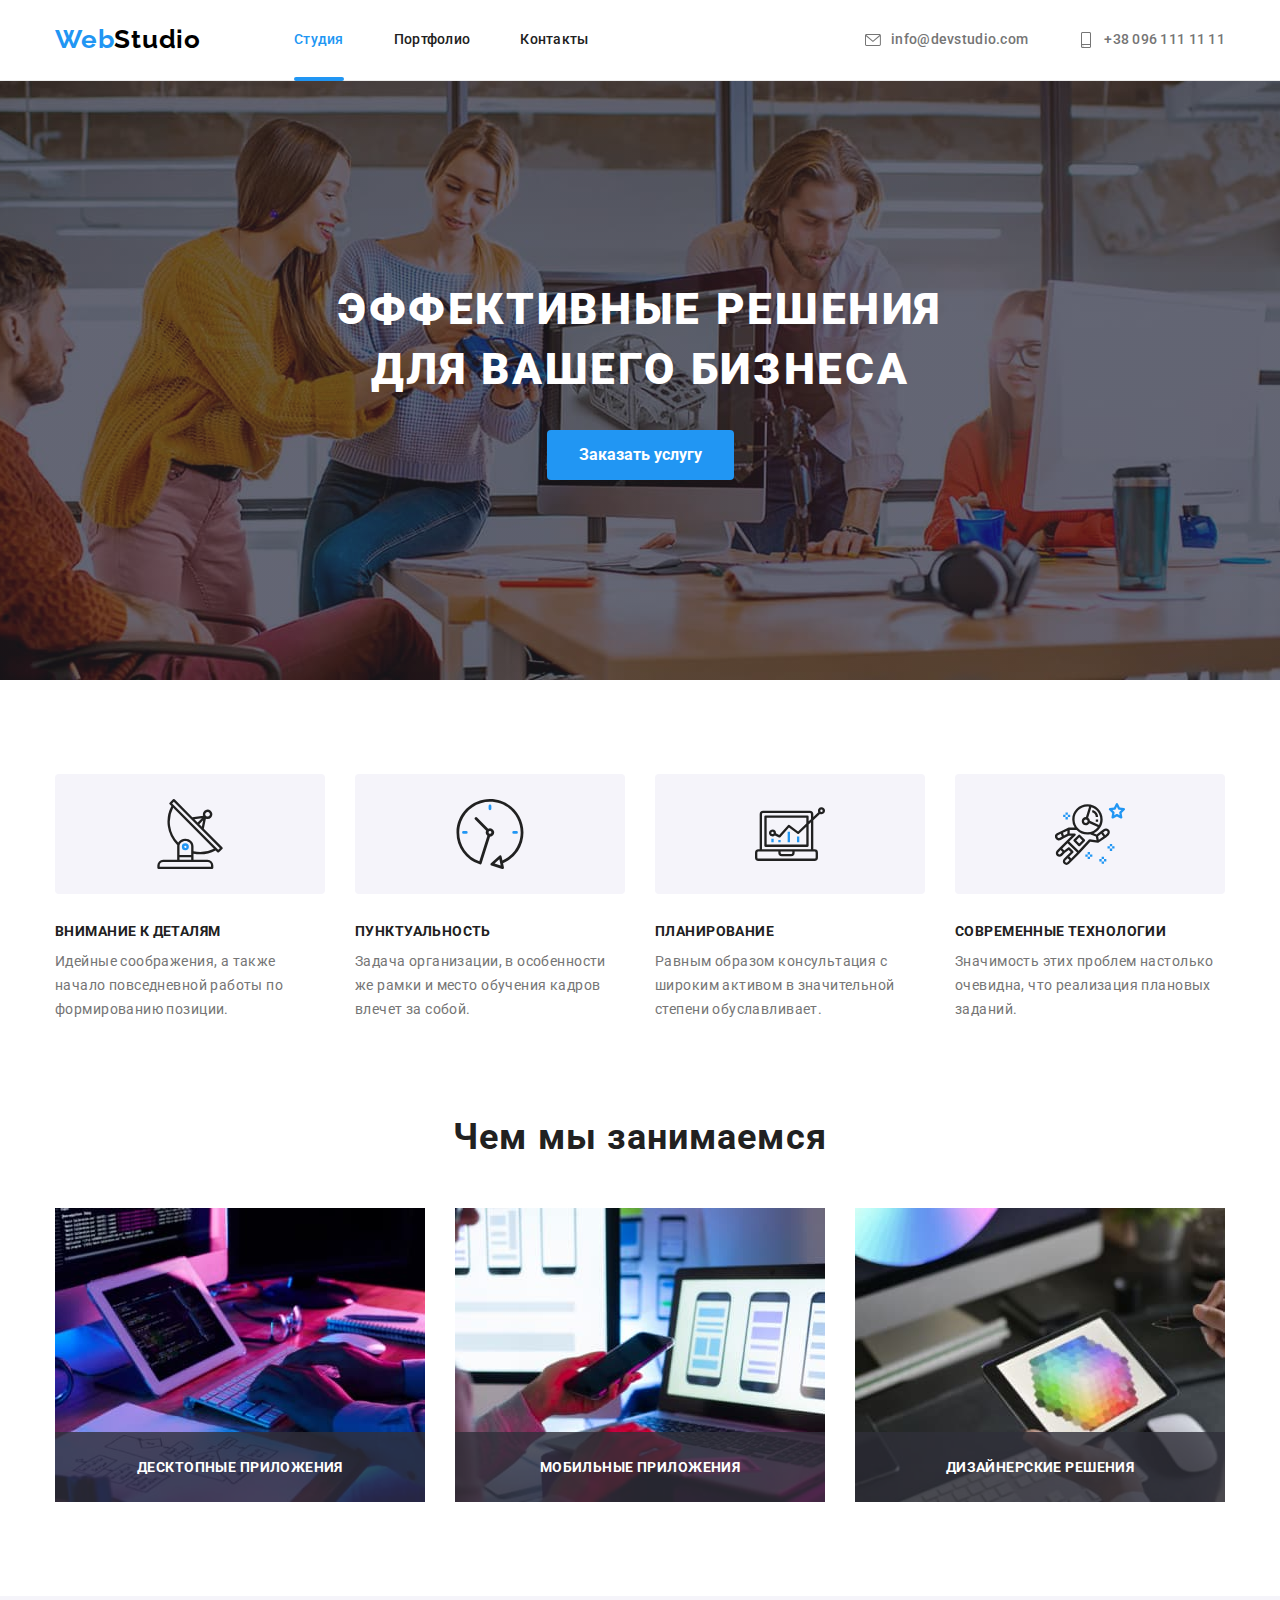
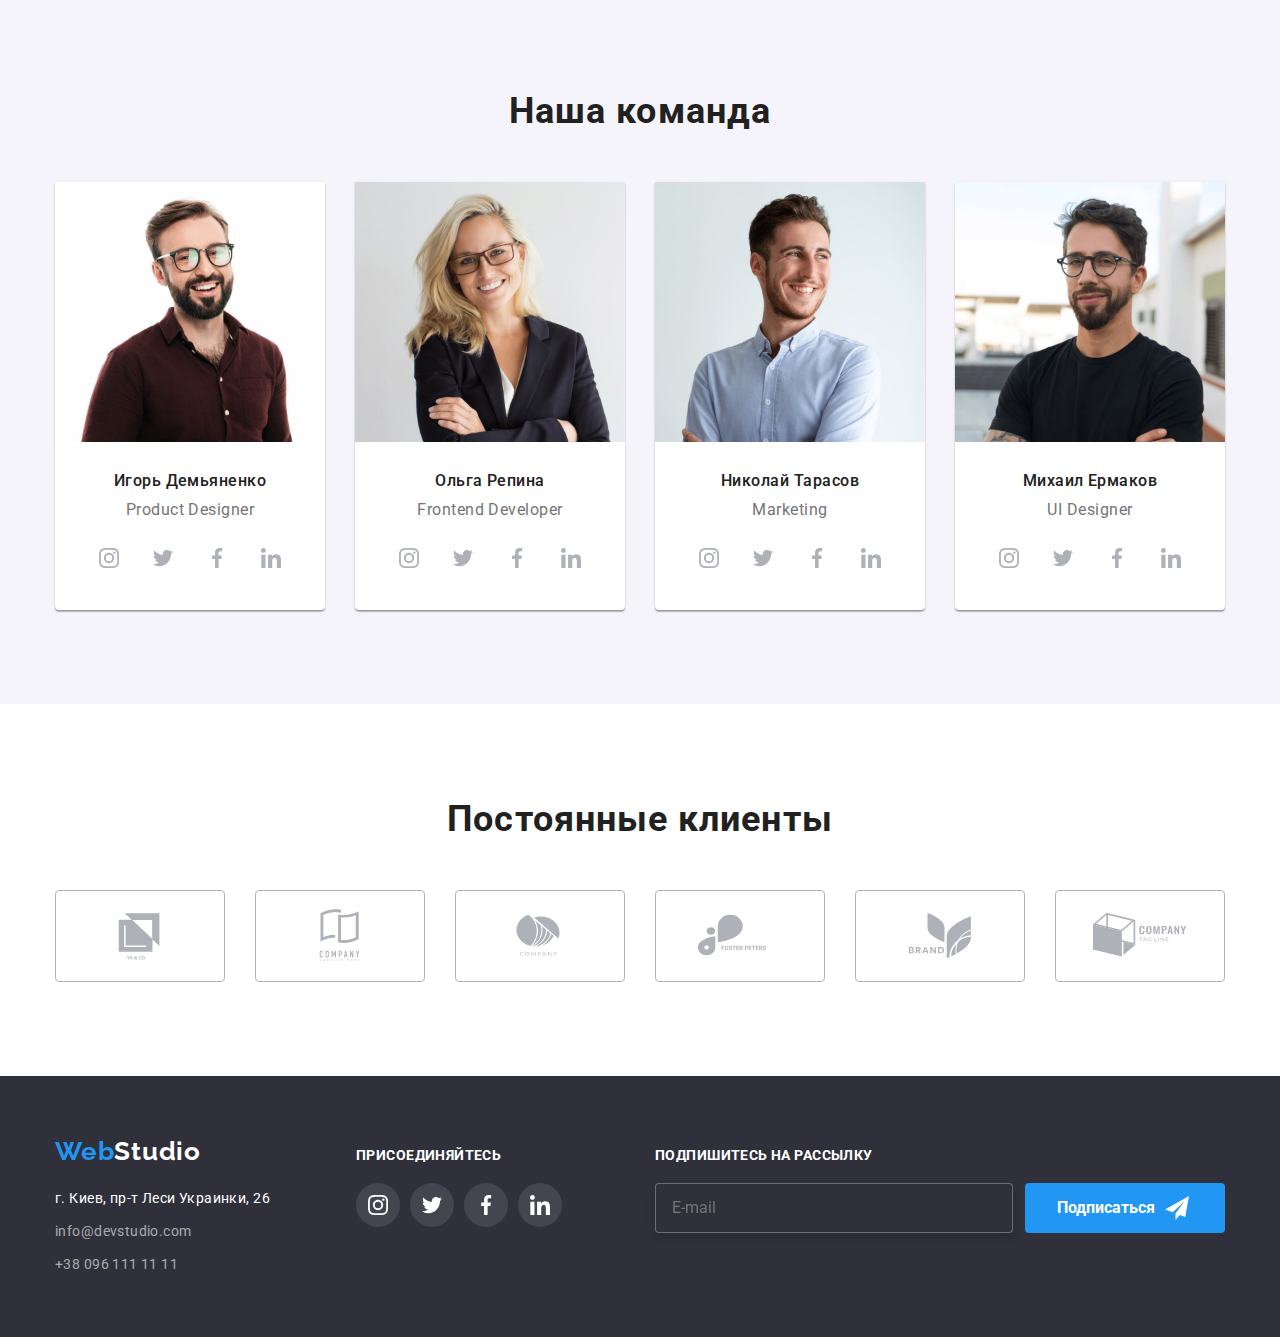
==== index.html @ c658393d "Клонирует 6й репозиторий" ====
<!DOCTYPE html>
<html lang="ru">

<head>
    <meta charset="UTF-8">
    <meta http-equiv="X-UA-Compatible" content="IE=edge">
    <meta name="viewport" content="width=device-width, initial-scale=1.0">
    <title>Document</title>

    <link rel="preconnect" href="https://fonts.googleapis.com">
    <link rel="preconnect" href="https://fonts.gstatic.com" crossorigin>
    <link href="https://fonts.googleapis.com/css2?family=Raleway:wght@700&family=Roboto:wght@400;500;700;900&display=swap" rel="stylesheet">

    <link rel="stylesheet" href="https://cdnjs.cloudflare.com/ajax/libs/modern-normalize/1.1.0/modern-normalize.min.css">

    <link rel="stylesheet" href="./css/styles.css">



</head>

<body>


    <!-- Menu-->
    <header class="page-header">
        <div class="container menu">
            <nav class="nav-flex">
                <a href="./index.html" class="logo link"><span class="blue-logo">Web</span>Studio</a>
                <ul class="site-nav ">
                    <li class="item"><a href="./index.html" class="link current">Студия</a></li>
                    <li class="item"><a href="./portfolio.html" class="link">Портфолио</a></li>
                    <li class="item"><a href="#" class="link">Контакты</a></li>
                </ul>
            </nav>
            <ul class="auth-nav">
                <li class="iteam">
                    <a href="mailto:info@devstudio.com" class="link">
                        <svg class="icon-head">
                            <use href="./img/symbol-defs1.svg#envelope">
                            </use>
                        </svg> info@devstudio.com
                    </a>
                </li>
                <li class="iteam">
                    <a href="tel:+380961111111" class="link">
                        <svg class="icon-head">
                            <use href="./img/symbol-defs1.svg#smartphone">
                            </use>
                        </svg> +38 096 111 11 11
                    </a>
                </li>
            </ul>

        </div>

    </header>

    <!-- Main -->
    <main>
        <!-- Hero -->
        <section class="hero">
            <div class="container">
                <h1 class="hero-title">Эффективные решения для вашего бизнеса</h1>
                <button data-modal-open type="button" class="button primary">Заказать услугу</button>
            </div>
        </section>


        <!-- Advantages -->
        <section class="section">
            <div class="container">
                <h2 class="visually-hidden">Преймущества</h2>
                <ul class=" advantages">
                    <li class="advantages-item">
                        <div class="adv-icon"><svg class="adv-svg"><use href="./img/symbol-defs1.svg#antenna1" ></use></svg></div>
                        <h3 class="advantages-title">Внимание к деталям</h3>
                        <p class="advantages-text">Идейные соображения, а также начало повседневной работы по формированию позиции.</p>
                    </li>
                    <li class="advantages-item">
                        <div class="adv-icon"><svg class="adv-svg"><use href="./img/symbol-defs1.svg#clock1" ></use></svg></div>
                        <h3 class="advantages-title">Пунктуальность</h3>
                        <p class="advantages-text">Задача организации, в особенности же рамки и место обучения кадров влечет за собой.</p>
                    </li>
                    <li class="advantages-item">
                        <div class="adv-icon"><svg class="adv-svg"><use href="./img/symbol-defs1.svg#diagram1"></use></svg></div>
                        <h3 class="advantages-title">Планирование</h3>
                        <p class="advantages-text">Равным образом консультация с широким активом в значительной степени обуславливает.</p>
                    </li>
                    <li class="advantages-item">
                        <div class="adv-icon"><svg class="adv-svg"><use href="./img/symbol-defs1.svg#astronaut1"></use></svg></div>
                        <h3 class="advantages-title">Современные технологии</h3>
                        <p class="advantages-text">Значимость этих проблем настолько очевидна, что реализация плановых заданий.</p>
                    </li>
                </ul>
            </div>
        </section>

        <!-- What are we doing -->
        <section class="section doing-section">
            <div class="container">
                <h2 class="section-title">Чем мы занимаемся</h2>
                <ul class="doing">
                    <li class="doing-item">
                        <img src="./img/box1.jpg" alt="Софт для телефонов" width="370">
                        <div class="doing-thumb">
                            <h3 class="text-doning">Десктопные приложения</h3>
                        </div>
                    </li>
                    <li class="doing-item">
                        <img src="./img/box2.jpg" alt="Планшеты" width="370">
                        <div class="doing-thumb">
                            <h3 class="text-doning">Мобильные приложения</h3>
                        </div>
                    </li>
                    <li class="doing-item">
                        <img src="./img/box3.jpg" alt="Алгоритм" width="370">
                        <div class="doing-thumb">
                            <h3 class="text-doning">Дизайнерские решения</h3>
                        </div>
                    </li>
                </ul>
            </div>
        </section>

        <!--Team-->
        <section class="section team-section">
            <div class="container">
                <h2 class="section-title">Наша команда</h2>
                <ul class="team">
                    <li class="team-item">
                        <img src="./img/img.jpg" alt="Игорь Демьяненко" width="270">
                        <div class="team-desc">
                            <h3 class="team-title">Игорь Демьяненко</h3>
                            <p class="team-text">Product Designer</p>
                            <ul class="team-social">
                                <li class="team-icon">
                                    <a href="" class="link-social">
                                        <svg class="team-svg"><use href="./img/symbol-defs1.svg#instagram1" ></use></svg>
                                    </a>
                                </li>
                                <li class="team-icon">
                                    <a href="" class="link-social">
                                        <svg class="team-svg"><use href="./img/symbol-defs1.svg#twitter1" ></use></svg>
                                    </a>
                                </li>
                                <li class="team-icon">
                                    <a href="" class="link-social">
                                        <svg class="team-svg"><use href="./img/symbol-defs1.svg#facebook1" ></use></svg>
                                    </a>
                                </li>
                                <li class="team-icon">
                                    <a href="" class="link-social">
                                        <svg class="team-svg"><use href="./img/symbol-defs1.svg#linkedin1" ></use></svg>
                                    </a>
                                </li>
                            </ul>

                        </div>
                    </li>
                    <li class="team-item">
                        <img src="./img/img(1).jpg" alt="Ольга Репина" width="270">
                        <div class="team-desc">
                            <h3 class="team-title">Ольга Репина</h3>
                            <p class="team-text">Frontend Developer</p>
                            <ul class="team-social">
                                <li class="team-icon">
                                    <a href="" class="link-social">
                                        <svg class="team-svg"><use href="./img/symbol-defs1.svg#instagram1" ></use></svg>
                                    </a>
                                </li>
                                <li class="team-icon">
                                    <a href="" class="link-social">
                                        <svg class="team-svg"><use href="./img/symbol-defs1.svg#twitter1" ></use></svg>
                                    </a>
                                </li>
                                <li class="team-icon">
                                    <a href="" class="link-social">
                                        <svg class="team-svg"><use href="./img/symbol-defs1.svg#facebook1" ></use></svg>
                                    </a>
                                </li>
                                <li class="team-icon">
                                    <a href="" class="link-social">
                                        <svg class="team-svg"><use href="./img/symbol-defs1.svg#linkedin1" ></use></svg>
                                    </a>
                                </li>
                            </ul>

                        </div>
                    </li>
                    <li class="team-item">
                        <img src="./img/img(2).jpg" alt="Николай Тарасов" width="270">
                        <div class="team-desc">
                            <h3 class="team-title">Николай Тарасов</h3>
                            <p class="team-text">Marketing</p>
                            <ul class="team-social">
                                <li class="team-icon">
                                    <a href="" class="link-social">
                                        <svg class="team-svg"><use href="./img/symbol-defs1.svg#instagram1" ></use></svg>
                                    </a>
                                </li>
                                <li class="team-icon">
                                    <a href="" class="link-social">
                                        <svg class="team-svg"><use href="./img/symbol-defs1.svg#twitter1" ></use></svg>
                                    </a>
                                </li>
                                <li class="team-icon">
                                    <a href="" class="link-social">
                                        <svg class="team-svg"><use href="./img/symbol-defs1.svg#facebook1" ></use></svg>
                                    </a>
                                </li>
                                <li class="team-icon">
                                    <a href="" class="link-social">
                                        <svg class="team-svg"><use href="./img/symbol-defs1.svg#linkedin1" ></use></svg>
                                    </a>
                                </li>
                            </ul>

                        </div>
                    </li>
                    <li class="team-item">
                        <img src="./img/img(3).jpg" alt="Михаил Ермаков" width="270">
                        <div class="team-desc">
                            <h3 class="team-title">Михаил Ермаков</h3>
                            <p class="team-text">UI Designer</p>
                            <ul class="team-social">
                                <li class="team-icon">
                                    <a href="" class="link-social">
                                        <svg class="team-svg"><use href="./img/symbol-defs1.svg#instagram1" ></use></svg>
                                    </a>
                                </li>
                                <li class="team-icon">
                                    <a href="" class="link-social">
                                        <svg class="team-svg"><use href="./img/symbol-defs1.svg#twitter1" ></use></svg>
                                    </a>
                                </li>
                                <li class="team-icon">
                                    <a href="" class="link-social">
                                        <svg class="team-svg"><use href="./img/symbol-defs1.svg#facebook1" ></use></svg>
                                    </a>
                                </li>
                                <li class="team-icon">
                                    <a href="" class="link-social">
                                        <svg class="team-svg"><use href="./img/symbol-defs1.svg#linkedin1" ></use></svg>
                                    </a>
                                </li>
                            </ul>

                        </div>
                    </li>
                </ul>

            </div>
        </section>
        <!-- Company -->
        <section class="section">
            <div class="container">
                <h2 class="section-title">Постоянные клиенты</h2>
                <ul class="company-list">
                    <li class="company-item">
                        <a href="" class="company-link">
                            <svg width="106px" height="60px"><use href="./img/symbol-defs1.svg#group1"></use></svg>
                        </a>
                    </li>
                    <li class="company-item">
                        <a href="" class="company-link">
                            <svg width="106px" height="60px"><use href="./img/symbol-defs1.svg#group2"></use></svg>
                        </a>
                    </li>
                    <li class="company-item">
                        <a href="" class="company-link">
                            <svg width="106px" height="60px"><use href="./img/symbol-defs1.svg#group3"></use></svg>
                        </a>
                    </li>
                    <li class="company-item">
                        <a href="" class="company-link">
                            <svg width="106px" height="60px"><use href="./img/symbol-defs1.svg#group4"></use></svg>
                        </a>
                    </li>
                    <li class="company-item">
                        <a href="" class="company-link">
                            <svg width="106px" height="60px"><use href="./img/symbol-defs1.svg#group5"></use></svg>
                        </a>
                    </li>
                    <li class="company-item">
                        <a href="" class="company-link">
                            <svg width="106px" height="60px"><use href="./img/symbol-defs1.svg#group6"></use></svg>
                        </a>
                    </li>
                </ul>
            </div>

        </section>
    </main>

    <!-- Footer-->
    <footer class="footer">
        <div class="container">
            <div class="cont-footer">
                <div class="footer-address">
                    <a href="./index.html" class="logo link"><span class="blue-logo">Web</span>Studio</a>
                    <address class="address">
                        <ul class="address-desc">
                            <li class="address-item"><a href="https://goo.gl/maps/hwr6JyE6x6DrGfeN8" class="link link-address">г. Киев, пр-т Леси Украинки, 26</a></li>
                            <li class="address-item"><a href="mailto:info@devstudio.com" class="link">info@devstudio.com</a></li>
                            <li class="address-item"><a href="tel:+380961111111" class="link">+38 096 111 11 11</a></li>
                        </ul>
                    </address>
                </div>
                <div class="join">
                    <h2 class="join-title">присоединяйтесь</h2>
                    <ul class="join-social">
                        <li class="join-icon">
                            <a href="" class="join-link">
                                <svg class="join-svg"><use href="./img/symbol-defs1.svg#instagram1" ></use></svg>
                            </a>
                        </li>
                        <li class="join-icon">
                            <a href="" class="join-link">
                                <svg class="join-svg"><use href="./img/symbol-defs1.svg#twitter1" ></use></svg>
                            </a>
                        </li>
                        <li class="join-icon">
                            <a href="" class="join-link">
                                <svg class="join-svg"><use href="./img/symbol-defs1.svg#facebook1" ></use></svg>
                            </a>
                        </li>
                        <li class="join-icon">
                            <a href="" class="join-link">
                                <svg class="join-svg"><use href="./img/symbol-defs1.svg#linkedin1" ></use></svg>
                            </a>
                        </li>
                    </ul>
                </div>
                <div class="subscribe">
                    <h2 class="subscribe-title">Подпишитесь на рассылку</h2>
                    <form class="subscribe-form">
                        <label class="subscribe-label">
                            <input type="email" name="email" class="sub-email" placeholder="E-mail">
                        </label>
                        <button type="submit" class="button primary sub">
                            Подписаться
                            <svg class="sub-svg"><use href="./img/symbol-defs1.svg#icon-send"></use></svg>
                        </button>

                    </form>
                </div>
            </div>

        </div>

    </footer>
    <div data-modal class="backdrop is-hidden">
        <div class="modal">
            <form class="modal-form">
                <h2 class="modal-titel">Оставьте свои данные, мы вам перезвоним</h2>
                <label for="name" class="modal-label"> Имя </label>
                <div class="modal-icon">
                    <input type="name" name="name" id="name" class="modal-input">
                    <svg class="modal-svg"><use href="./img/symbol-defs1.svg#person-black" ></use></svg>
                </div>
                <label for="phone_number" class="modal-label"> Телефон </label>
                <div class="modal-icon">
                    <input type="tel" name="phone_number" id="phone_number" class="modal-input">
                    <svg class="modal-svg"><use href="./img/symbol-defs1.svg#phone-black" ></use></svg>
                </div>
                <label for="email" class="modal-label"> Почта </label>
                <div class="modal-icon">
                    <input type="email" name="email" id="email" class="modal-input">
                    <svg class="modal-svg"><use href="./img/symbol-defs1.svg#email-black" ></use></svg>
                </div>
                <label for="comment" class="modal-label"> Комментарий </label>
                <textarea name="comment" cols="30" rows="10" placeholder="Введите текст" id="comment" class="modal-textarea">
                </textarea>
                <label class="modal-police"> 
                        <input type="checkbox" name="police" class="checkbox">
                        <span class="icon-mod">
                            <svg class="checkbox-svg"><use href="./img/symbol-defs1.svg#icon-check" ></use></svg>  
                        </span>
                        <p> Соглашаюсь с рассылкой и принимаю <a href="" class="checkbox-police"> Условия договора</a></p>
                    </label>
                <button type="submit" class="button primary mod">Отправить</button>
            </form>



            <button data-modal-close class="esc">
                <svg class="ecs-svg">
                    <use href="./img/symbol-defs1.svg#esc" ></use>
                </svg>

            </button>
        </div>

    </div>

    <script src="./js/modal.js"></script>

</body>

</html>
---- css/styles.css ----
/* Цвет основного текста   #757575; */


/* Вторичный цвет текста  #212121; */


/* Акцент  #2196F3; */


/* Фон  #E5E5E5; */


/* Вторичный фон #F5F4FA; */


/*  Raleway 700 Roboto 400 500 700 bold 900 */


/* Цвет кнопок - вторичный #F5F4FA; */

:root {
    --text-primary-color: #757575;
    --text-title-color: #212121;
    --text-secondary-color: #212121;
    --accent-color: #2196F3;
    --white-color: #ffffff;
    --bac-secondary-color: #F5F4FA;
    --batton-primary-color: #2196F3;
    --batton-secondary-color: #F5F4FA;
}

body {
    background-color: var(--white-color);
    color: var(--text-primary-color);
    font-family: 'Roboto', sans-serif;
    padding-top: 80px;
}

h1,
h2,
h3,
p {
    margin: 0;
}

ul {
    padding: 0;
    margin: 0;
    list-style: none;
}

img {
    display: block;
    width: 100%;
    height: auto;
}

.visually-hidden {
    position: absolute;
    width: 1px;
    height: 1px;
    margin: -1px;
    border: 0;
    padding: 0;
    white-space: nowrap;
    clip-path: inset(100%);
    clip: rect(0 0 0 0);
    overflow: hidden;
}

.link {
    text-decoration: none
}

.container {
    width: 1200px;
    margin: 0 auto;
    padding: 0 15px;
    /* outline: 2px solid tomato; */
}


/* Logo */

.logo {
    color: #000000;
    font-family: 'Raleway', sans-serif;
    font-weight: 700;
    font-size: 26px;
    line-height: 1.2;
    letter-spacing: 0.03em;
    transition-property: color;
    transition-duration: 250ms;
    transition-timing-function: cubic-bezier(0.4, 0, 0.2, 1);
}

.logo .blue-logo {
    color: var(--accent-color);
}

.logo:hover,
.logo:focus {
    color: var(--accent-color);
}


/* Header */

.page-header {
    border-bottom: 1px solid #ECECEC;
    background: #FFFFFF;
    width: 100%;
    position: fixed;
    top: 0%;
    left: 50%;
    transform: translate( -50%, 0%);
    z-index: 1;
    content: '';
}

.container.menu {
    display: flex;
    align-items: center;
    border-bottom: none;
}


/* Nav-flex */

.nav-flex {
    display: flex;
    align-items: center;
}


/* Site nav */

.site-nav {
    display: flex;
    margin-left: 93px;
    font-weight: 500;
    font-size: 14px;
    line-height: 1.14;
    letter-spacing: 0.02em;
}

.site-nav .item {
    position: relative;
}

.site-nav .item:not(:last-child) {
    margin-right: 50px;
}

.site-nav .link {
    display: block;
    padding-top: 32px;
    padding-bottom: 32px;
    color: var(--text-secondary-color);
    cursor: pointer;
    transition-property: color;
    transition-duration: 250ms;
    transition-timing-function: cubic-bezier(0.4, 0, 0.2, 1);
}

.site-nav .link:hover,
.site-nav .link:focus {
    color: var(--accent-color);
}

.site-nav .link.current {
    color: var(--accent-color);
}

.site-nav .link.current::after {
    display: inline-block;
    position: absolute;
    bottom: -1px;
    left: 0;
    content: '';
    width: 100%;
    height: 4px;
    background: var(--accent-color);
    border-radius: 2px;
}


/* Auth-nav */

.auth-nav {
    display: flex;
    font-weight: 500;
    font-size: 14px;
    line-height: 1.14;
    letter-spacing: 0.02em;
    margin-left: auto;
    align-items: center;
}

.auth-nav>.iteam:first-child {
    margin-right: 50px;
}

.auth-nav .link {
    display: flex;
    color: var(--text-primary-color);
    fill: var(--text-primary-color);
    transition-property: fill, color;
    transition-duration: 250ms;
    transition-timing-function: cubic-bezier(0.4, 0, 0.2, 1);
}

.auth-nav .link:hover,
.auth-nav .link:focus {
    color: var(--accent-color);
    fill: var(--accent-color);
}

.icon-head {
    width: 16px;
    height: 16px;
    padding: 0;
    margin: 0 10px 0 0;
    align-items: center;
}


/* Hero */

.hero {
    padding: 200px 0;
    text-align: center;
    max-width: 1600px;
    min-height: 600px;
    margin-left: auto;
    margin-right: auto;
    background-color: #000000;
    background-image: linear-gradient( to right, rgba(47, 48, 58, 0.4), rgba(47, 48, 58, 0.4)), url(../img/Img-hero.jpg);
    background-position: center;
    background-repeat: no-repeat;
    block-size: auto;
}

.hero .hero-title {
    color: var(--white-color);
    width: 696px;
    font-weight: 900;
    font-size: 44px;
    line-height: 1.36;
    letter-spacing: 0.06em;
    text-transform: uppercase;
    margin-top: 0;
    margin-bottom: 30px;
    margin-left: auto;
    margin-right: auto;
}


/* Section */

.section {
    padding: 94px 0;
}

.section .section-title {
    color: var(--text-title-color);
    font-weight: 700;
    font-size: 36px;
    line-height: 1.17;
    text-align: center;
    letter-spacing: 0.03em;
    margin-top: 0;
    margin-bottom: 50px;
}


/* Advantages */

.advantages {
    display: flex;
    justify-content: space-between;
}

.advantages-item {
    width: 270px;
    /* outline: 2px solid tomato; */
}

.advantages-title {
    color: var(--text-title-color);
    font-weight: 700;
    font-size: 14px;
    line-height: 1.14;
    letter-spacing: 0.03em;
    text-transform: uppercase;
    margin-top: 0;
    margin-bottom: 10px;
}

.advantages-text {
    color: var(--text-primary-color);
    font-size: 14px;
    line-height: 1.71;
    letter-spacing: 0.03em;
    margin-top: 0;
    margin-bottom: 0;
}

.adv-icon {
    display: flex;
    justify-content: center;
    align-items: center;
    padding: 0;
    margin: 0 0 30px 0;
    height: 120px;
    background-color: #F5F4FA;
    border-radius: 4px;
}

.adv-svg {
    width: 70px;
    height: 70px;
    padding: 0;
    margin: 0;
}


/* What are we doing */

.doing-section {
    padding-top: 0;
}

.doing {
    display: flex;
}

.doing-item:not(:last-child) {
    margin-right: 30px;
}

.doing-item {
    position: relative;
}

.doing-thumb {
    position: absolute;
    width: 370px;
    height: 70px;
    left: 0;
    bottom: 0;
    background: rgba(47, 48, 58, 0.8);
}

.text-doning {
    /* padding: 27px 0px; */
    display: flex;
    align-items: center;
    justify-content: center;
    width: 100%;
    height: 100%;
    font-weight: 700;
    font-size: 14px;
    line-height: 16px;
    /* text-align: center; */
    letter-spacing: 0.03em;
    text-transform: uppercase;
    color: #FFFFFF;
}


/* Team */

.team-section {
    background-color: var(--bac-secondary-color);
}

.team {
    display: flex;
}

.team-item {
    box-shadow: 0px 1px 3px rgba(0, 0, 0, 0.12), 0px 1px 1px rgba(0, 0, 0, 0.14), 0px 2px 1px rgba(0, 0, 0, 0.2);
    border-radius: 0px 0px 4px 4px;
    background: #FFFFFF;
}

.team-item:not(:last-child) {
    margin-right: 30px;
}

.team-desc {
    padding: 30px 0;
    text-align: center;
}

.team-title {
    color: var(--text-secondary-color);
    font-weight: 500;
    font-size: 16px;
    line-height: 1.18;
    letter-spacing: 0.03em;
    margin-bottom: 10px;
}

.team-text {
    color: var(--text-primary-color);
    font-size: 16px;
    line-height: 1.18;
    letter-spacing: 0.03em;
    margin-top: 0;
    margin-bottom: 0;
}

.team-social {
    display: flex;
    justify-content: center;
    margin-top: 16px;
}

.link-social {
    margin: 0;
    padding: 0;
    width: 44px;
    height: 44px;
    display: flex;
    justify-content: center;
    align-items: center;
    fill: #AFB1B8;
    transition-property: fill, border-radius, background;
    transition-duration: 250ms;
    transition-timing-function: cubic-bezier(0.4, 0, 0.2, 1);
}

.team-icon:not(:last-child) {
    margin-right: 10px;
}

.link-social:hover,
.link-social:focus,
.link-social:active {
    border-radius: 100%;
    background: var(--batton-primary-color);
    fill: #FFFFFF;
}

.team-svg {
    width: 20px;
    height: 20px;
}


/* Company */

.company-list {
    display: flex;
    justify-content: center;
}

.company-link {
    margin: 0;
    padding: 0;
    width: 170px;
    height: 92px;
    display: flex;
    justify-content: center;
    align-items: center;
    fill: #AFB1B8;
    border: 1px solid #AFB1B8;
    box-sizing: border-box;
    border-radius: 4px;
    cursor: pointer;
    object-fit: contain;
    transition-property: fill, border, box-sizing, border-radius;
    transition-duration: 250ms;
    transition-timing-function: cubic-bezier(0.4, 0, 0.2, 1);
}

.company-link:active,
.company-link:focus,
.company-link:hover {
    fill: var(--accent-color);
    border: 1px solid var(--accent-color);
    box-sizing: border-box;
    border-radius: 4px;
}

.company-item:not(:last-child) {
    margin-right: 30px;
}


/* Button */

.button {
    display: inline-block;
    padding: 6px 22px;
    background-color: var(--batton-secondary-color);
    color: var(--text-secondary-color);
    border: 0px solid transparent;
    border-radius: 4px;
    cursor: pointer;
    font-weight: 500;
    font-size: 16px;
    line-height: 1.62;
    text-decoration: none;
    text-align: center;
    transition-property: color, background-color, box-shadow;
    transition-duration: 250ms;
    transition-timing-function: cubic-bezier(0.4, 0, 0.2, 1);
}

.button:hover,
.button:focus,
.button:active {
    background-color: var(--batton-primary-color);
    color: var(--white-color);
}

.button.primary {
    background-color: var(--batton-primary-color);
    color: var(--white-color);
    padding: 10px 32px;
    font-weight: 700;
    font-size: 16px;
    line-height: 1.88;
    cursor: pointer;
    transition-property: background-color, color;
    transition-duration: 250ms;
    transition-timing-function: cubic-bezier(0.4, 0, 0.2, 1);
}

.button.primary:hover,
.button.primary:focus,
.button.primary:active {
    background-color: var(--batton-secondary-color);
    color: var(--batton-primary-color);
}

.button.secondary:hover,
.button.secondary:focus,
.button.secondary:active,
.button.current.secondary {
    box-shadow: 0px 3px 1px rgba(0, 0, 0, 0.1), 0px 1px 2px rgba(0, 0, 0, 0.08), 0px 2px 2px rgba(0, 0, 0, 0.12);
}


/* Modal */

.backdrop {
    position: fixed;
    top: 0%;
    left: 0%;
    width: 100%;
    height: 100%;
    background: rgba(0, 0, 0, 0.2);
    z-index: 2;
    transition-duration: 250ms;
    transition-timing-function: cubic-bezier(0.4, 0, 0.2, 1);
}

.backdrop.is-hidden {
    opacity: 0;
    pointer-events: none;
}

.modal {
    position: absolute;
    top: 50%;
    left: 50%;
    transform: translate(-50%, -50%);
    width: 528px;
    height: 581px;
    background: #FFFFFF;
    box-shadow: 0px 1px 3px rgba(0, 0, 0, 0.12), 0px 1px 1px rgba(0, 0, 0, 0.14), 0px 2px 1px rgba(0, 0, 0, 0.2);
    border-radius: 4px;
    justify-content: flex-end;
}

.modal-form {
    display: flex;
    flex-direction: column;
    padding: 40px;
}

.modal-icon {
    position: relative;
    margin-bottom: 12px;
}

.modal-icon:focus-within .modal-svg {
    fill: #2196F3;
}

.modal-icon:focus-within .modal-input {
    border-color: #2196F3;
}

.modal-svg {
    position: absolute;
    width: 18px;
    height: 18px;
    left: 12px;
    top: 11px;
    fill: #212121;
    transition-property: fill;
    transition-duration: 250ms;
    transition-timing-function: cubic-bezier(0.4, 0, 0.2, 1);
}

.modal-titel {
    margin-bottom: 12px;
    font-weight: 700;
    font-size: 20px;
    line-height: 1.15;
    text-align: center;
    letter-spacing: 0.03em;
    color: #212121;
}

.modal-label {
    margin-bottom: 4px;
    font-style: normal;
    font-weight: 400;
    font-size: 12px;
    line-height: 1.16;
    letter-spacing: 0.01em;
    color: #757575;
}

.modal-input {
    position: relative;
    padding-left: 42px;
    width: 448px;
    height: 40px;
    border: 1px solid rgba(33, 33, 33, 0.2);
    box-sizing: border-box;
    border-radius: 4px;
    transition-property: border-color;
    transition-duration: 250ms;
    transition-timing-function: cubic-bezier(0.4, 0, 0.2, 1);
}

.modal-textarea {
    margin-bottom: 20px;
    width: 448px;
    height: 120px;
    border: 1px solid rgba(33, 33, 33, 0.2);
    box-sizing: border-box;
    border-radius: 4px;
    resize: none;
}

.checkbox {
    appearance: none;
}

.checkbox-svg {
    position: absolute;
    width: 16px;
    height: 15px;
}

.checkbox:checked~.icon-mod {
    background-color: #2196F3;
    background-origin: border-box;
    border-color: #2196F3;
}

.icon-mod {
    position: relative;
    display: flex;
    align-items: center;
    justify-content: center;
    width: 16px;
    height: 15px;
    margin-right: 7px;
    /* background-color: #FFFFFF; */
    border: 2px solid #212121;
    border-radius: 2px;
    background-size: contain;
    transition-property: background-color, border-box, border-color;
    transition-duration: 250ms;
    transition-timing-function: cubic-bezier(0.4, 0, 0.2, 1);
}

.modal-police {
    position: relative;
    display: flex;
    align-items: center;
    justify-content: center;
    margin-bottom: 30px;
    font-weight: 400;
    font-size: 14px;
    line-height: 1.71;
    /* identical to box height, or 171% */
    letter-spacing: 0.03em;
    color: #757575;
}

.checkbox-police {
    color: #2196F3;
}

.mod {
    display: flex;
    justify-content: center;
    align-items: center;
    margin: 0 auto;
    width: 200px;
    height: 50px;
}

.esc {
    position: absolute;
    top: 8px;
    right: 8px;
    width: 30px;
    height: 30px;
    display: flex;
    justify-content: center;
    align-items: center;
    background: #FFFFFF;
    border: 1px solid rgba(0, 0, 0, 0.1);
    box-sizing: border-box;
    border-radius: 50%;
    cursor: pointer;
}

.esc:hover .ecs-svg {
    transform: rotateZ(315deg);
    fill: #2196F3;
}

.ecs-svg {
    width: 18px;
    height: 18px;
    fill: #000000;
    transition-property: transform, fill;
    transition-duration: 250ms;
    transition-timing-function: cubic-bezier(0.4, 0, 0.2, 1);
}


/* Footer */

.footer {
    background-color: #2F303A;
    color: var(--white-color);
    padding-top: 60px;
    padding-bottom: 60px;
}


/* Cont-footer */

.cont-footer {
    display: flex;
    align-items: baseline;
}


/* footer-address */

.footer-address {
    flex-grow: 1;
}

.footer-address .logo.link {
    color: var(--white-color);
}

.footer-address .link {
    color: rgba(255, 255, 255, 0.6);
}

.address {
    margin-top: 20px;
}

.footer .link.link-address {
    color: var(--white-color);
}

.address-desc {
    font-style: normal;
    font-size: 14px;
    line-height: 1.71;
    letter-spacing: 0.03em;
}

.address-item:not(:last-child) {
    margin-bottom: 9px;
}

.footer .link {
    transition-property: color;
    transition-duration: 250ms;
    transition-timing-function: cubic-bezier(0.4, 0, 0.2, 1);
}

.footer .link:hover,
.footer .link:focus {
    color: var(--accent-color);
}


/* Join */

.join {
    margin-left: 70px;
}

.join-title {
    margin-bottom: 20px;
    font-weight: 700;
    font-size: 14px;
    line-height: 16px;
    letter-spacing: 0.03em;
    text-transform: uppercase;
    color: #FFFFFF;
}

.join-social {
    display: flex;
    justify-content: center;
}

.join-link {
    padding: 0;
    width: 44px;
    height: 44px;
    display: flex;
    justify-content: center;
    align-items: center;
    fill: #FFFFFF;
    border-radius: 50%;
    background: rgba(255, 255, 255, 0.1);
    transition-property: border-radius, background;
    transition-duration: 250ms;
    transition-timing-function: cubic-bezier(0.4, 0, 0.2, 1);
}

.join-icon:not(:last-child) {
    margin-right: 10px;
}

.join-link:hover,
.join-link:focus,
.join-link:active {
    border-radius: 50%;
    background: var(--batton-primary-color);
}

.join-svg {
    width: 20px;
    height: 20px;
}


/* Subscribe */

.subscribe {
    margin-left: 93px;
}

.subscribe-title {
    margin-bottom: 20px;
    font-weight: 700;
    font-size: 14px;
    line-height: 16px;
    letter-spacing: 0.03em;
    text-transform: uppercase;
    color: #FFFFFF;
}

.subscribe-form {
    display: flex;
}

.subscribe-label {
    margin-right: 12px;
}

.sub-email {
    padding: 15px 16px;
    width: 358px;
    height: 50px;
    border: 1px solid rgba(255, 255, 255, 0.3);
    box-sizing: border-box;
    filter: drop-shadow(0px 4px 4px rgba(0, 0, 0, 0.15));
    border-radius: 4px;
    background: #2F303A;
}

.sub {
    display: flex;
    align-items: center;
    width: 200px;
    height: 50px;
}

.sub-svg {
    margin-left: 10px;
    width: 24px;
    height: 24px;
    fill: #FFFFFF;
    transition-property: fill;
    transition-duration: 250ms;
    transition-timing-function: cubic-bezier(0.4, 0, 0.2, 1);
}

.sub:hover .sub-svg {
    fill: #2196F3;
}


/* Portfolio */


/* Filter */

.filter {
    display: flex;
    justify-content: center;
    margin-bottom: 50px;
}

.filter-iteam:not(:last-child) {
    margin-right: 8px;
}

.filter .current {
    background-color: var(--accent-color);
    color: var(--white-color);
    cursor: pointer
}


/* Gallery */

.gallery {
    display: flex;
    flex-wrap: wrap;
}

.gallery .iteam {
    width: calc((100% - 60px) / 3);
}

.gallery .iteam:not(:nth-child(3n)) {
    margin-right: 30px;
}

.gallery .iteam:not(:nth-last-child(-n+3)) {
    margin-bottom: 30px;
}

.gallery .link {
    display: block;
    position: relative;
    cursor: pointer;
    transition-property: box-shadow;
    transition-duration: 250ms;
    transition-timing-function: cubic-bezier(0.4, 0, 0.2, 1);
}

.img-gallery {
    overflow: hidden;
    position: relative;
}

.img-gallery::before {
    display: inline-block;
    position: absolute;
    top: 0%;
    left: 0%;
    content: "";
    width: 100%;
    height: 100%;
    background: rgba(33, 150, 243, 0.9);
    opacity: 0;
    overflow: hidden;
    transform: translateY(100%);
    transition-property: transform, opacity;
    transition-duration: 250ms;
    transition-timing-function: cubic-bezier(0.4, 0, 0.2, 1);
}

.gallery .link:hover .img-gallery::before,
.gallery .link:focus .img-gallery::before {
    opacity: 1;
    transform: translateY(0%);
}

.iteam-text {
    position: absolute;
    top: 0%;
    left: 0%;
    /* Если поставить падинг и бек, то верхние два селектора не нужны */
    margin: 63px 24px;
    font-weight: 400;
    font-size: 18px;
    line-height: 1.56;
    letter-spacing: 0.03em;
    color: #ffffff;
    /* background: rgba(33, 150, 243, 0.9); */
    opacity: 1;
    overflow: hidden;
    transform: translateY(150%);
    transition-property: transform, opacity;
    transition-duration: 250ms;
    transition-timing-function: cubic-bezier(0.4, 0, 0.2, 1);
}

.gallery .link:hover .iteam-text,
.gallery .link:focus .iteam-text {
    opacity: 1;
    transform: translateY(0%);
}

.gallery .link:hover,
.gallery .link:focus {
    box-shadow: 0px 1px 1px rgba(0, 0, 0, 0.12), 0px 4px 4px rgba(0, 0, 0, 0.06), 1px 4px 6px rgba(0, 0, 0, 0.16);
}

.gallery-desc {
    border: 1px solid #EEEEEE;
    box-sizing: border-box;
    border-top: none;
    padding: 20px 24px;
}

.gallery-title {
    color: var(--text-title-color);
    font-weight: 700;
    font-size: 18px;
    line-height: 2;
    letter-spacing: 0.06em;
    margin-bottom: 4px;
}

.gallery-text {
    color: var(--text-primary-color);
    font-size: 16px;
    line-height: 1.87;
    letter-spacing: 0.03em;
}
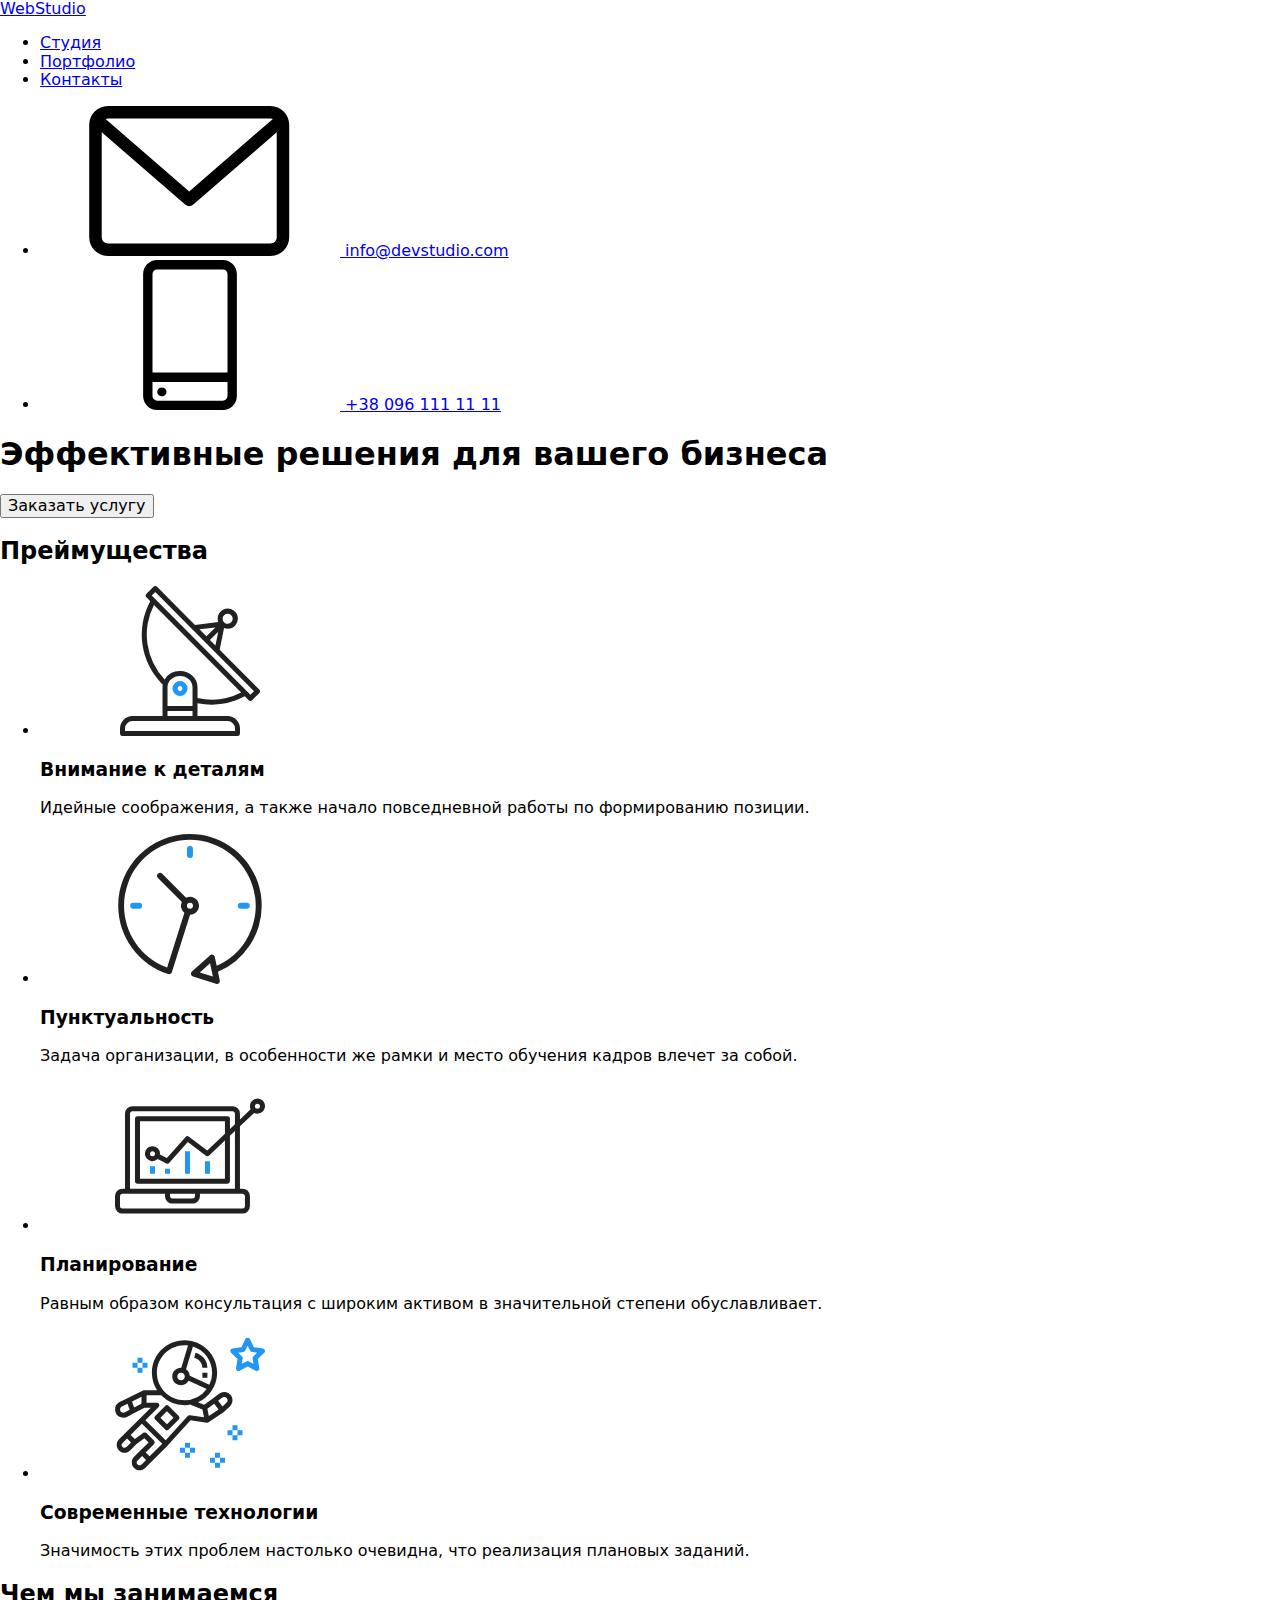
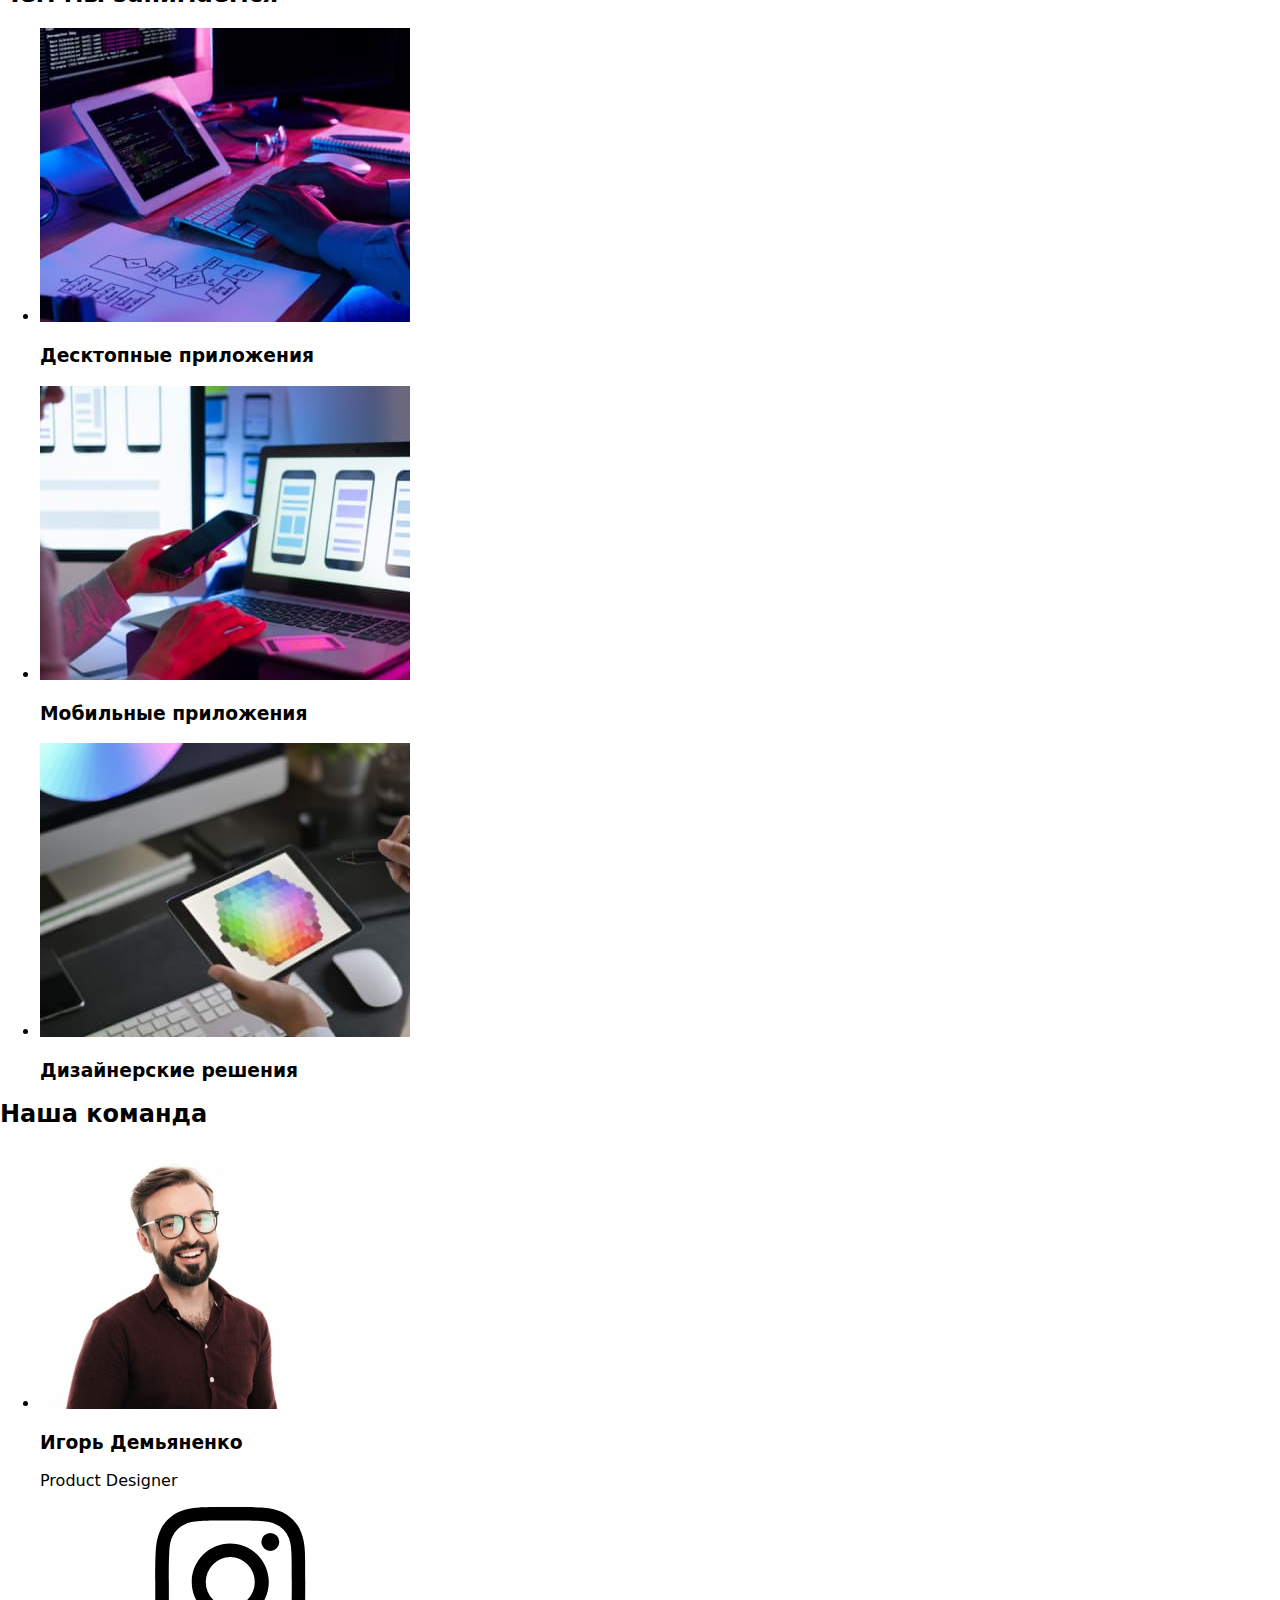
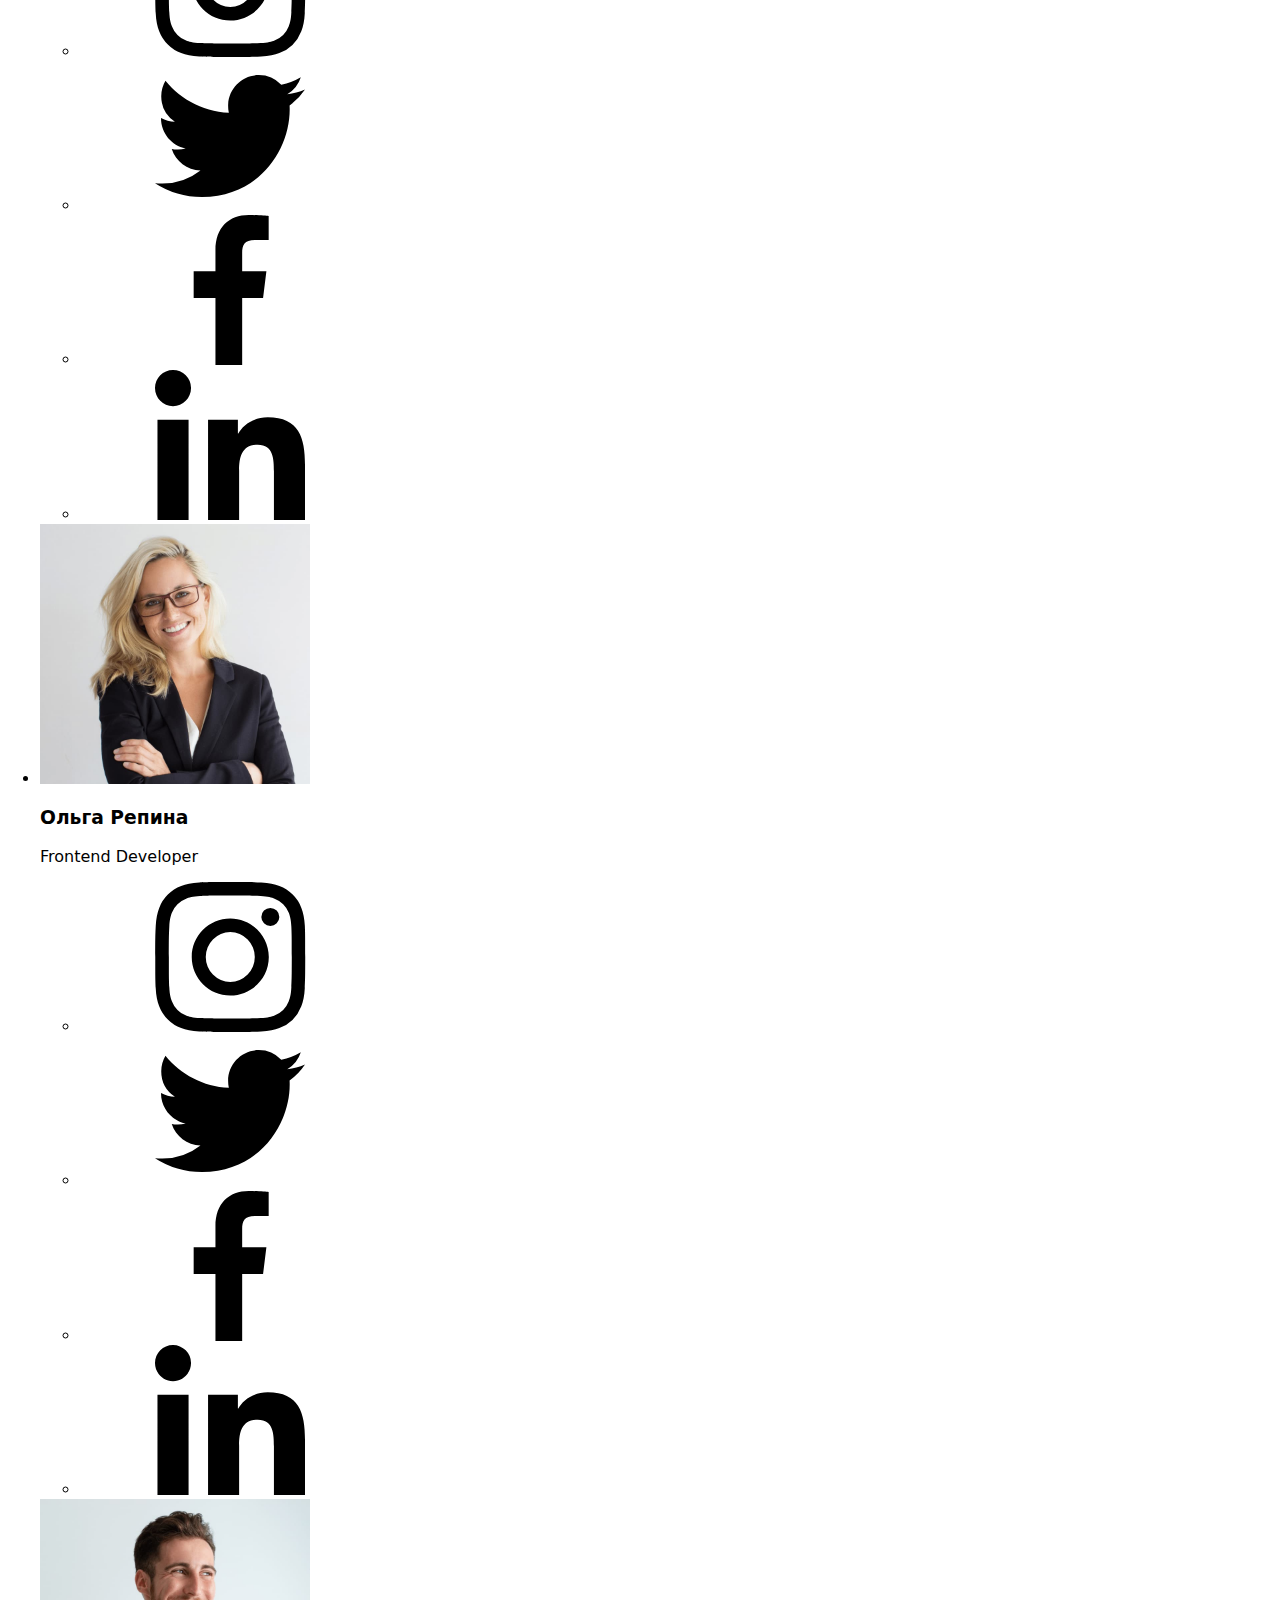
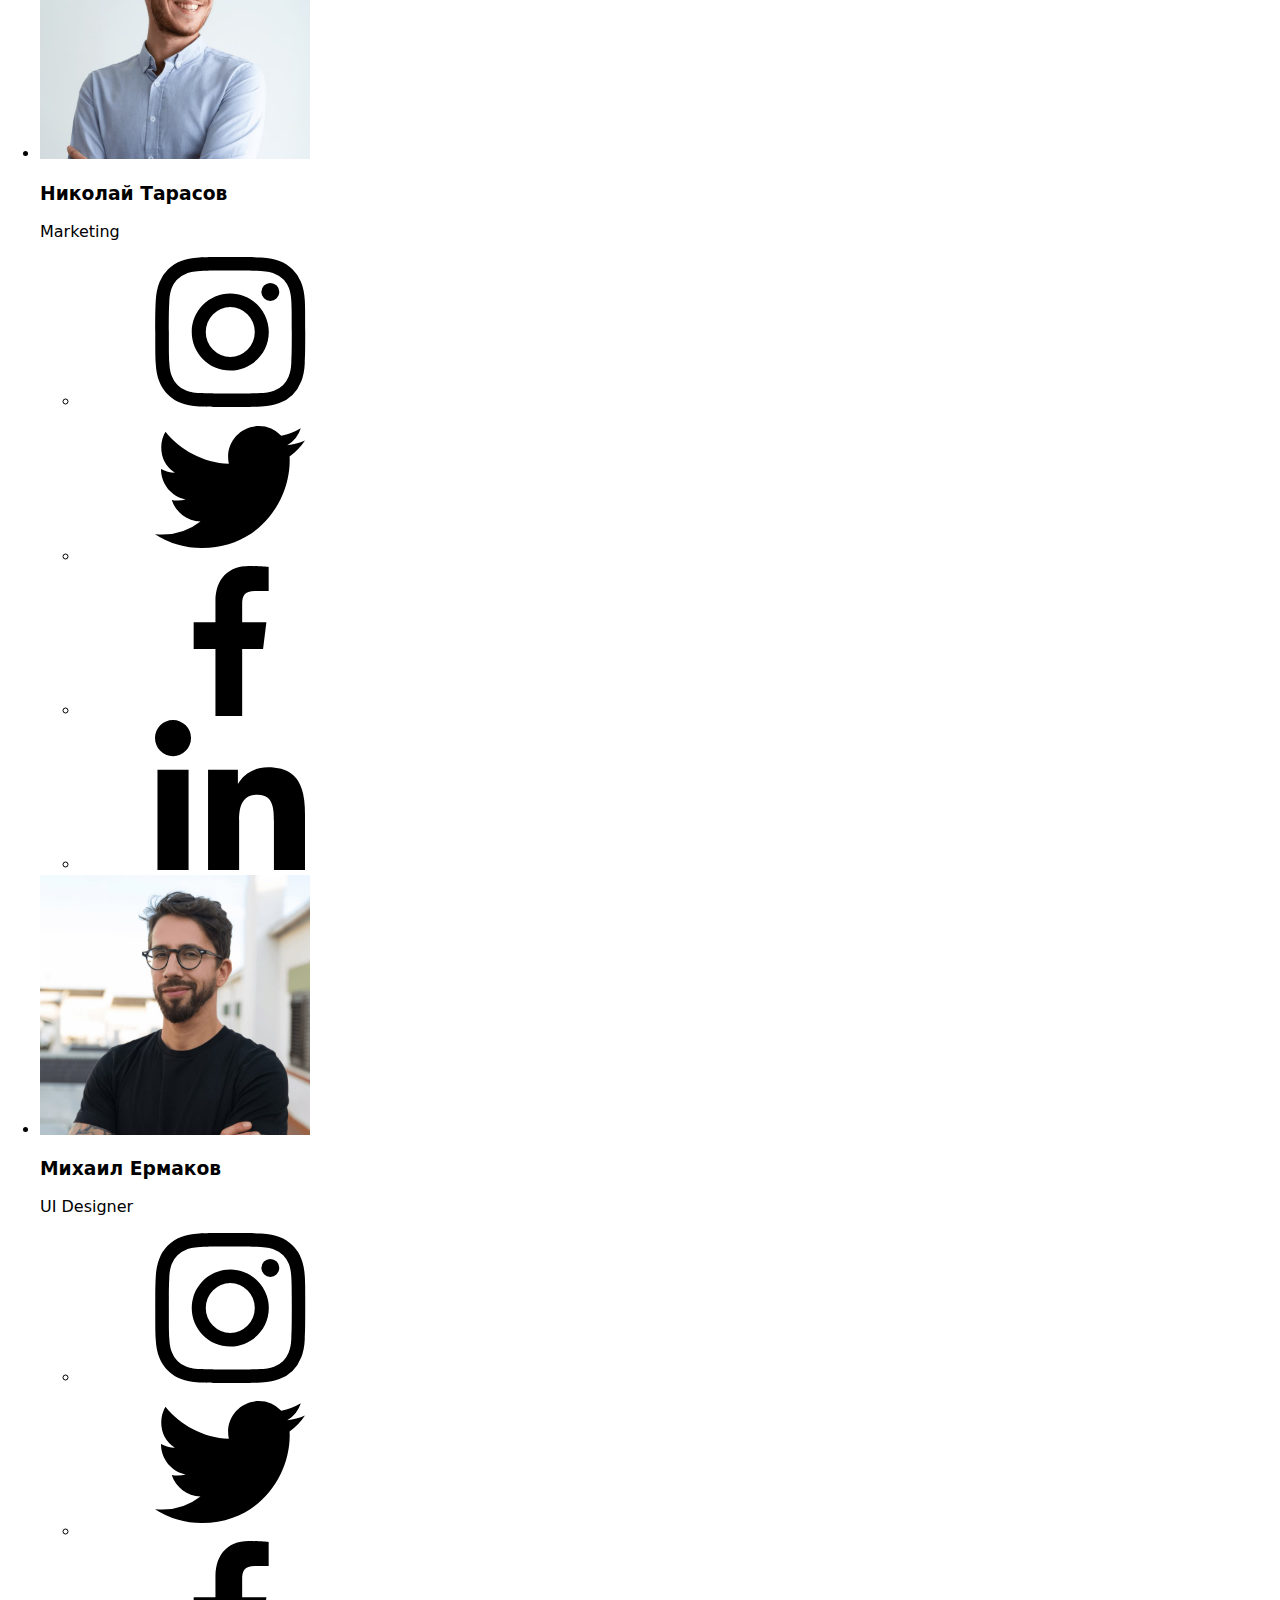
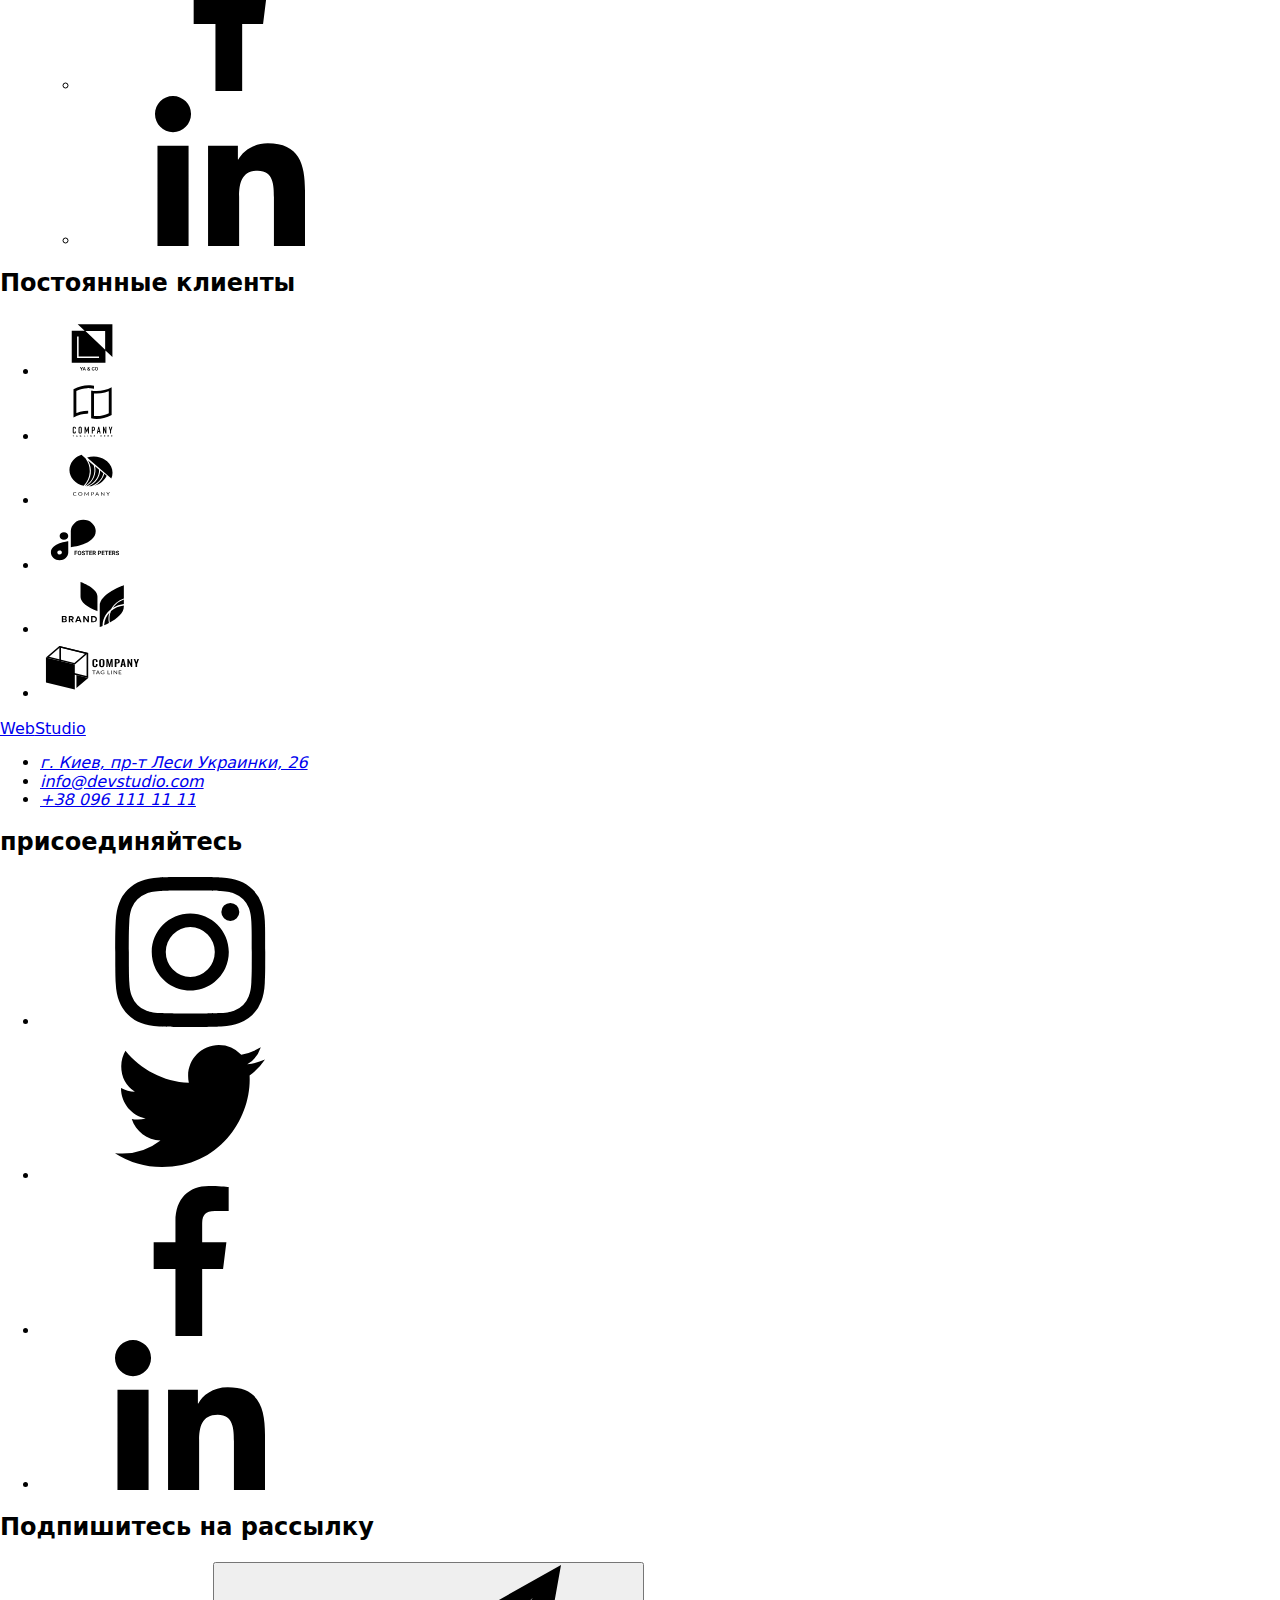
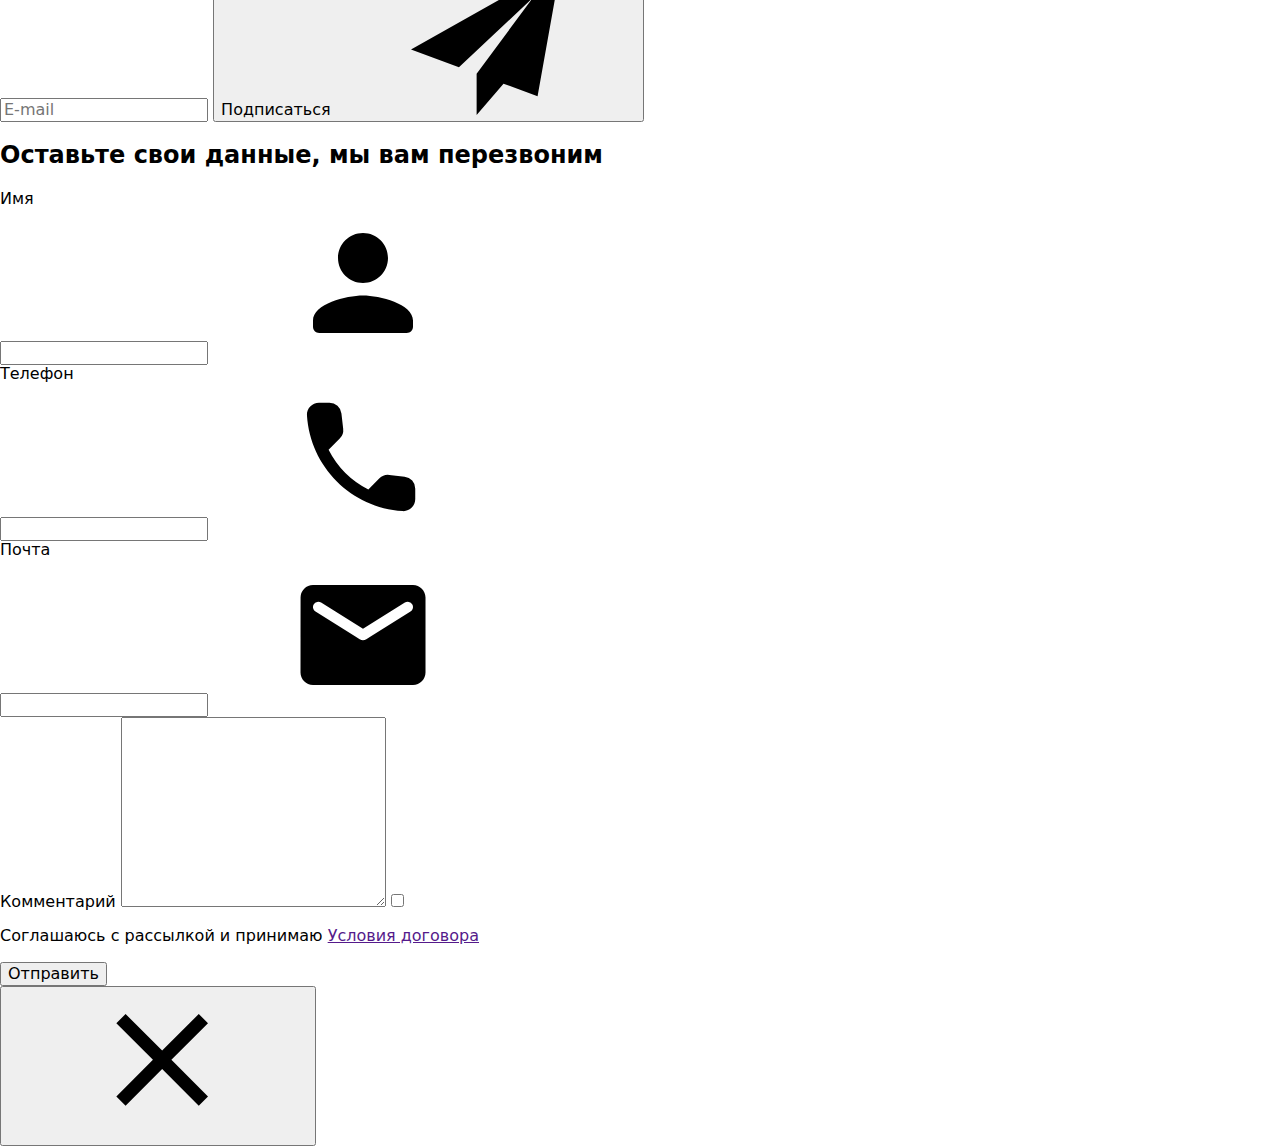
==== commit 49dd456e: "Рефакторит HTML по методологии BEM" ====
--- a/index.html
+++ b/index.html
@@ -13,7 +13,7 @@
 
     <link rel="stylesheet" href="https://cdnjs.cloudflare.com/ajax/libs/modern-normalize/1.1.0/modern-normalize.min.css">
 
-    <link rel="stylesheet" href="./css/styles.css">
+    <link rel="stylesheet" href="./css/main.min.css">
 
 
 
@@ -24,27 +24,27 @@
 
     <!-- Menu-->
     <header class="page-header">
-        <div class="container menu">
-            <nav class="nav-flex">
-                <a href="./index.html" class="logo link"><span class="blue-logo">Web</span>Studio</a>
+        <div class="container page-header__menu">
+            <nav class="page-header__nav-flex">
+                <a href="./index.html" class="logo"><span class="logo--blue">Web</span>Studio</a>
                 <ul class="site-nav ">
-                    <li class="item"><a href="./index.html" class="link current">Студия</a></li>
-                    <li class="item"><a href="./portfolio.html" class="link">Портфолио</a></li>
-                    <li class="item"><a href="#" class="link">Контакты</a></li>
+                    <li class="site-nav__item"><a href="./index.html" class="site-nav__link current">Студия</a></li>
+                    <li class="site-nav__item"><a href="./portfolio.html" class="site-nav__link">Портфолио</a></li>
+                    <li class="site-nav__item"><a href="#" class="site-nav__link">Контакты</a></li>
                 </ul>
             </nav>
             <ul class="auth-nav">
-                <li class="iteam">
-                    <a href="mailto:info@devstudio.com" class="link">
-                        <svg class="icon-head">
+                <li class="auth-nav__iteam">
+                    <a href="mailto:info@devstudio.com" class="auth-nav__link">
+                        <svg class="auth-nav__icon">
                             <use href="./img/symbol-defs1.svg#envelope">
                             </use>
                         </svg> info@devstudio.com
                     </a>
                 </li>
-                <li class="iteam">
-                    <a href="tel:+380961111111" class="link">
-                        <svg class="icon-head">
+                <li class="auth-nav__iteam">
+                    <a href="tel:+380961111111" class="auth-nav__link">
+                        <svg class="auth-nav__icon">
                             <use href="./img/symbol-defs1.svg#smartphone">
                             </use>
                         </svg> +38 096 111 11 11
@@ -61,7 +61,7 @@
         <!-- Hero -->
         <section class="hero">
             <div class="container">
-                <h1 class="hero-title">Эффективные решения для вашего бизнеса</h1>
+                <h1 class="hero__title">Эффективные решения для вашего бизнеса</h1>
                 <button data-modal-open type="button" class="button primary">Заказать услугу</button>
             </div>
         </section>
@@ -70,27 +70,27 @@
         <!-- Advantages -->
         <section class="section">
             <div class="container">
-                <h2 class="visually-hidden">Преймущества</h2>
+                <h2 class="section__visually-hidden">Преймущества</h2>
                 <ul class=" advantages">
-                    <li class="advantages-item">
-                        <div class="adv-icon"><svg class="adv-svg"><use href="./img/symbol-defs1.svg#antenna1" ></use></svg></div>
-                        <h3 class="advantages-title">Внимание к деталям</h3>
-                        <p class="advantages-text">Идейные соображения, а также начало повседневной работы по формированию позиции.</p>
-                    </li>
-                    <li class="advantages-item">
-                        <div class="adv-icon"><svg class="adv-svg"><use href="./img/symbol-defs1.svg#clock1" ></use></svg></div>
-                        <h3 class="advantages-title">Пунктуальность</h3>
-                        <p class="advantages-text">Задача организации, в особенности же рамки и место обучения кадров влечет за собой.</p>
-                    </li>
-                    <li class="advantages-item">
-                        <div class="adv-icon"><svg class="adv-svg"><use href="./img/symbol-defs1.svg#diagram1"></use></svg></div>
-                        <h3 class="advantages-title">Планирование</h3>
-                        <p class="advantages-text">Равным образом консультация с широким активом в значительной степени обуславливает.</p>
-                    </li>
-                    <li class="advantages-item">
-                        <div class="adv-icon"><svg class="adv-svg"><use href="./img/symbol-defs1.svg#astronaut1"></use></svg></div>
-                        <h3 class="advantages-title">Современные технологии</h3>
-                        <p class="advantages-text">Значимость этих проблем настолько очевидна, что реализация плановых заданий.</p>
+                    <li class="advantages__item">
+                        <div class="advantages__icon"><svg class="advantages__svg"><use href="./img/symbol-defs1.svg#antenna1" ></use></svg></div>
+                        <h3 class="advantages__title">Внимание к деталям</h3>
+                        <p class="advantages__text">Идейные соображения, а также начало повседневной работы по формированию позиции.</p>
+                    </li>
+                    <li class="advantages__item">
+                        <div class="advantages__icon"><svg class="advantages__svg"><use href="./img/symbol-defs1.svg#clock1" ></use></svg></div>
+                        <h3 class="advantages__title">Пунктуальность</h3>
+                        <p class="advantages__text">Задача организации, в особенности же рамки и место обучения кадров влечет за собой.</p>
+                    </li>
+                    <li class="advantages__item">
+                        <div class="advantages__icon"><svg class="advantages__svg"><use href="./img/symbol-defs1.svg#diagram1"></use></svg></div>
+                        <h3 class="advantages__title">Планирование</h3>
+                        <p class="advantages__text">Равным образом консультация с широким активом в значительной степени обуславливает.</p>
+                    </li>
+                    <li class="advantages__item">
+                        <div class="advantages__icon"><svg class="advantages__svg"><use href="./img/symbol-defs1.svg#astronaut1"></use></svg></div>
+                        <h3 class="advantages__title">Современные технологии</h3>
+                        <p class="advantages__text">Значимость этих проблем настолько очевидна, что реализация плановых заданий.</p>
                     </li>
                 </ul>
             </div>
@@ -99,24 +99,24 @@
         <!-- What are we doing -->
         <section class="section doing-section">
             <div class="container">
-                <h2 class="section-title">Чем мы занимаемся</h2>
+                <h2 class="section__title">Чем мы занимаемся</h2>
                 <ul class="doing">
-                    <li class="doing-item">
+                    <li class="doing__item">
                         <img src="./img/box1.jpg" alt="Софт для телефонов" width="370">
-                        <div class="doing-thumb">
-                            <h3 class="text-doning">Десктопные приложения</h3>
-                        </div>
-                    </li>
-                    <li class="doing-item">
+                        <div class="doing__thumb">
+                            <h3 class="doing__text">Десктопные приложения</h3>
+                        </div>
+                    </li>
+                    <li class="doing__item">
                         <img src="./img/box2.jpg" alt="Планшеты" width="370">
-                        <div class="doing-thumb">
-                            <h3 class="text-doning">Мобильные приложения</h3>
-                        </div>
-                    </li>
-                    <li class="doing-item">
+                        <div class="doing__thumb">
+                            <h3 class="doing__text">Мобильные приложения</h3>
+                        </div>
+                    </li>
+                    <li class="doing__item">
                         <img src="./img/box3.jpg" alt="Алгоритм" width="370">
-                        <div class="doing-thumb">
-                            <h3 class="text-doning">Дизайнерские решения</h3>
+                        <div class="doing__thumb">
+                            <h3 class="doing__text">Дизайнерские решения</h3>
                         </div>
                     </li>
                 </ul>
@@ -126,122 +126,122 @@
         <!--Team-->
         <section class="section team-section">
             <div class="container">
-                <h2 class="section-title">Наша команда</h2>
+                <h2 class="section__title">Наша команда</h2>
                 <ul class="team">
-                    <li class="team-item">
+                    <li class="team__item">
                         <img src="./img/img.jpg" alt="Игорь Демьяненко" width="270">
-                        <div class="team-desc">
-                            <h3 class="team-title">Игорь Демьяненко</h3>
-                            <p class="team-text">Product Designer</p>
-                            <ul class="team-social">
-                                <li class="team-icon">
-                                    <a href="" class="link-social">
-                                        <svg class="team-svg"><use href="./img/symbol-defs1.svg#instagram1" ></use></svg>
-                                    </a>
-                                </li>
-                                <li class="team-icon">
-                                    <a href="" class="link-social">
-                                        <svg class="team-svg"><use href="./img/symbol-defs1.svg#twitter1" ></use></svg>
-                                    </a>
-                                </li>
-                                <li class="team-icon">
-                                    <a href="" class="link-social">
-                                        <svg class="team-svg"><use href="./img/symbol-defs1.svg#facebook1" ></use></svg>
-                                    </a>
-                                </li>
-                                <li class="team-icon">
-                                    <a href="" class="link-social">
-                                        <svg class="team-svg"><use href="./img/symbol-defs1.svg#linkedin1" ></use></svg>
+                        <div class="team__desc">
+                            <h3 class="team__title">Игорь Демьяненко</h3>
+                            <p class="team__text">Product Designer</p>
+                            <ul class="team__social">
+                                <li class="team__icon">
+                                    <a href="" class="team__link-social">
+                                        <svg class="team__svg"><use href="./img/symbol-defs1.svg#instagram1" ></use></svg>
+                                    </a>
+                                </li>
+                                <li class="team__icon">
+                                    <a href="" class="team__link-social">
+                                        <svg class="team__svg"><use href="./img/symbol-defs1.svg#twitter1" ></use></svg>
+                                    </a>
+                                </li>
+                                <li class="team__icon">
+                                    <a href="" class="team__link-social">
+                                        <svg class="team__svg"><use href="./img/symbol-defs1.svg#facebook1" ></use></svg>
+                                    </a>
+                                </li>
+                                <li class="team__icon">
+                                    <a href="" class="team__link-social">
+                                        <svg class="team__svg"><use href="./img/symbol-defs1.svg#linkedin1" ></use></svg>
                                     </a>
                                 </li>
                             </ul>
 
                         </div>
                     </li>
-                    <li class="team-item">
+                    <li class="team__item">
                         <img src="./img/img(1).jpg" alt="Ольга Репина" width="270">
-                        <div class="team-desc">
-                            <h3 class="team-title">Ольга Репина</h3>
-                            <p class="team-text">Frontend Developer</p>
-                            <ul class="team-social">
-                                <li class="team-icon">
-                                    <a href="" class="link-social">
-                                        <svg class="team-svg"><use href="./img/symbol-defs1.svg#instagram1" ></use></svg>
-                                    </a>
-                                </li>
-                                <li class="team-icon">
-                                    <a href="" class="link-social">
-                                        <svg class="team-svg"><use href="./img/symbol-defs1.svg#twitter1" ></use></svg>
-                                    </a>
-                                </li>
-                                <li class="team-icon">
-                                    <a href="" class="link-social">
-                                        <svg class="team-svg"><use href="./img/symbol-defs1.svg#facebook1" ></use></svg>
-                                    </a>
-                                </li>
-                                <li class="team-icon">
-                                    <a href="" class="link-social">
-                                        <svg class="team-svg"><use href="./img/symbol-defs1.svg#linkedin1" ></use></svg>
+                        <div class="team__desc">
+                            <h3 class="team__title">Ольга Репина</h3>
+                            <p class="team__text">Frontend Developer</p>
+                            <ul class="team__social">
+                                <li class="team__icon">
+                                    <a href="" class="team__link-social">
+                                        <svg class="team__svg"><use href="./img/symbol-defs1.svg#instagram1" ></use></svg>
+                                    </a>
+                                </li>
+                                <li class="team__icon">
+                                    <a href="" class="team__link-social">
+                                        <svg class="team__svg"><use href="./img/symbol-defs1.svg#twitter1" ></use></svg>
+                                    </a>
+                                </li>
+                                <li class="team__icon">
+                                    <a href="" class="team__link-social">
+                                        <svg class="team__svg"><use href="./img/symbol-defs1.svg#facebook1" ></use></svg>
+                                    </a>
+                                </li>
+                                <li class="team__icon">
+                                    <a href="" class="team__link-social">
+                                        <svg class="team__svg"><use href="./img/symbol-defs1.svg#linkedin1" ></use></svg>
                                     </a>
                                 </li>
                             </ul>
 
                         </div>
                     </li>
-                    <li class="team-item">
+                    <li class="team__item">
                         <img src="./img/img(2).jpg" alt="Николай Тарасов" width="270">
-                        <div class="team-desc">
-                            <h3 class="team-title">Николай Тарасов</h3>
-                            <p class="team-text">Marketing</p>
-                            <ul class="team-social">
-                                <li class="team-icon">
-                                    <a href="" class="link-social">
-                                        <svg class="team-svg"><use href="./img/symbol-defs1.svg#instagram1" ></use></svg>
-                                    </a>
-                                </li>
-                                <li class="team-icon">
-                                    <a href="" class="link-social">
-                                        <svg class="team-svg"><use href="./img/symbol-defs1.svg#twitter1" ></use></svg>
-                                    </a>
-                                </li>
-                                <li class="team-icon">
-                                    <a href="" class="link-social">
-                                        <svg class="team-svg"><use href="./img/symbol-defs1.svg#facebook1" ></use></svg>
-                                    </a>
-                                </li>
-                                <li class="team-icon">
-                                    <a href="" class="link-social">
-                                        <svg class="team-svg"><use href="./img/symbol-defs1.svg#linkedin1" ></use></svg>
+                        <div class="team__desc">
+                            <h3 class="team__title">Николай Тарасов</h3>
+                            <p class="team__text">Marketing</p>
+                            <ul class="team__social">
+                                <li class="team__icon">
+                                    <a href="" class="team__link-social">
+                                        <svg class="team__svg"><use href="./img/symbol-defs1.svg#instagram1" ></use></svg>
+                                    </a>
+                                </li>
+                                <li class="team__icon">
+                                    <a href="" class="team__link-social">
+                                        <svg class="team__svg"><use href="./img/symbol-defs1.svg#twitter1" ></use></svg>
+                                    </a>
+                                </li>
+                                <li class="team__icon">
+                                    <a href="" class="team__link-social">
+                                        <svg class="team__svg"><use href="./img/symbol-defs1.svg#facebook1" ></use></svg>
+                                    </a>
+                                </li>
+                                <li class="team__icon">
+                                    <a href="" class="team__link-social">
+                                        <svg class="team__svg"><use href="./img/symbol-defs1.svg#linkedin1" ></use></svg>
                                     </a>
                                 </li>
                             </ul>
 
                         </div>
                     </li>
-                    <li class="team-item">
+                    <li class="team__item">
                         <img src="./img/img(3).jpg" alt="Михаил Ермаков" width="270">
-                        <div class="team-desc">
-                            <h3 class="team-title">Михаил Ермаков</h3>
-                            <p class="team-text">UI Designer</p>
-                            <ul class="team-social">
-                                <li class="team-icon">
-                                    <a href="" class="link-social">
-                                        <svg class="team-svg"><use href="./img/symbol-defs1.svg#instagram1" ></use></svg>
-                                    </a>
-                                </li>
-                                <li class="team-icon">
-                                    <a href="" class="link-social">
-                                        <svg class="team-svg"><use href="./img/symbol-defs1.svg#twitter1" ></use></svg>
-                                    </a>
-                                </li>
-                                <li class="team-icon">
-                                    <a href="" class="link-social">
-                                        <svg class="team-svg"><use href="./img/symbol-defs1.svg#facebook1" ></use></svg>
-                                    </a>
-                                </li>
-                                <li class="team-icon">
-                                    <a href="" class="link-social">
-                                        <svg class="team-svg"><use href="./img/symbol-defs1.svg#linkedin1" ></use></svg>
+                        <div class="team__desc">
+                            <h3 class="team__title">Михаил Ермаков</h3>
+                            <p class="team__text">UI Designer</p>
+                            <ul class="team__social">
+                                <li class="team__icon">
+                                    <a href="" class="team__link-social">
+                                        <svg class="team__svg"><use href="./img/symbol-defs1.svg#instagram1" ></use></svg>
+                                    </a>
+                                </li>
+                                <li class="team__icon">
+                                    <a href="" class="team__link-social">
+                                        <svg class="team__svg"><use href="./img/symbol-defs1.svg#twitter1" ></use></svg>
+                                    </a>
+                                </li>
+                                <li class="team__icon">
+                                    <a href="" class="team__link-social">
+                                        <svg class="team__svg"><use href="./img/symbol-defs1.svg#facebook1" ></use></svg>
+                                    </a>
+                                </li>
+                                <li class="team__icon">
+                                    <a href="" class="team__link-social">
+                                        <svg class="team__svg"><use href="./img/symbol-defs1.svg#linkedin1" ></use></svg>
                                     </a>
                                 </li>
                             </ul>
@@ -255,35 +255,35 @@
         <!-- Company -->
         <section class="section">
             <div class="container">
-                <h2 class="section-title">Постоянные клиенты</h2>
-                <ul class="company-list">
-                    <li class="company-item">
-                        <a href="" class="company-link">
+                <h2 class="section__title">Постоянные клиенты</h2>
+                <ul class="company">
+                    <li class="company__item">
+                        <a href="" class="company__link">
                             <svg width="106px" height="60px"><use href="./img/symbol-defs1.svg#group1"></use></svg>
                         </a>
                     </li>
-                    <li class="company-item">
-                        <a href="" class="company-link">
+                    <li class="company__item">
+                        <a href="" class="company__link">
                             <svg width="106px" height="60px"><use href="./img/symbol-defs1.svg#group2"></use></svg>
                         </a>
                     </li>
-                    <li class="company-item">
-                        <a href="" class="company-link">
+                    <li class="company__item">
+                        <a href="" class="company__link">
                             <svg width="106px" height="60px"><use href="./img/symbol-defs1.svg#group3"></use></svg>
                         </a>
                     </li>
-                    <li class="company-item">
-                        <a href="" class="company-link">
+                    <li class="company__item">
+                        <a href="" class="company__link">
                             <svg width="106px" height="60px"><use href="./img/symbol-defs1.svg#group4"></use></svg>
                         </a>
                     </li>
-                    <li class="company-item">
-                        <a href="" class="company-link">
+                    <li class="company__item">
+                        <a href="" class="company__link">
                             <svg width="106px" height="60px"><use href="./img/symbol-defs1.svg#group5"></use></svg>
                         </a>
                     </li>
-                    <li class="company-item">
-                        <a href="" class="company-link">
+                    <li class="company__item">
+                        <a href="" class="company__link">
                             <svg width="106px" height="60px"><use href="./img/symbol-defs1.svg#group6"></use></svg>
                         </a>
                     </li>
@@ -296,51 +296,51 @@
     <!-- Footer-->
     <footer class="footer">
         <div class="container">
-            <div class="cont-footer">
-                <div class="footer-address">
-                    <a href="./index.html" class="logo link"><span class="blue-logo">Web</span>Studio</a>
+            <div class="footer__container">
+                <div class="footer__address">
+                    <a href="./index.html" class="logo footer__address--logo-white"><span class="logo--blue">Web</span>Studio</a>
                     <address class="address">
-                        <ul class="address-desc">
-                            <li class="address-item"><a href="https://goo.gl/maps/hwr6JyE6x6DrGfeN8" class="link link-address">г. Киев, пр-т Леси Украинки, 26</a></li>
-                            <li class="address-item"><a href="mailto:info@devstudio.com" class="link">info@devstudio.com</a></li>
-                            <li class="address-item"><a href="tel:+380961111111" class="link">+38 096 111 11 11</a></li>
+                        <ul class="address__desc">
+                            <li class="address__item"><a href="https://goo.gl/maps/hwr6JyE6x6DrGfeN8" class="address__link--white">г. Киев, пр-т Леси Украинки, 26</a></li>
+                            <li class="address__item"><a href="mailto:info@devstudio.com" class="address__link--grey">info@devstudio.com</a></li>
+                            <li class="address__item"><a href="tel:+380961111111" class="address__link--grey">+38 096 111 11 11</a></li>
                         </ul>
                     </address>
                 </div>
                 <div class="join">
-                    <h2 class="join-title">присоединяйтесь</h2>
-                    <ul class="join-social">
-                        <li class="join-icon">
-                            <a href="" class="join-link">
-                                <svg class="join-svg"><use href="./img/symbol-defs1.svg#instagram1" ></use></svg>
+                    <h2 class="join__title">присоединяйтесь</h2>
+                    <ul class="join__social">
+                        <li class="join__icon">
+                            <a href="" class="join__link">
+                                <svg class="join__svg"><use href="./img/symbol-defs1.svg#instagram1" ></use></svg>
                             </a>
                         </li>
-                        <li class="join-icon">
-                            <a href="" class="join-link">
-                                <svg class="join-svg"><use href="./img/symbol-defs1.svg#twitter1" ></use></svg>
+                        <li class="join__icon">
+                            <a href="" class="join__link">
+                                <svg class="join__svg"><use href="./img/symbol-defs1.svg#twitter1" ></use></svg>
                             </a>
                         </li>
-                        <li class="join-icon">
-                            <a href="" class="join-link">
-                                <svg class="join-svg"><use href="./img/symbol-defs1.svg#facebook1" ></use></svg>
+                        <li class="join__icon">
+                            <a href="" class="join__link">
+                                <svg class="join__svg"><use href="./img/symbol-defs1.svg#facebook1" ></use></svg>
                             </a>
                         </li>
-                        <li class="join-icon">
-                            <a href="" class="join-link">
-                                <svg class="join-svg"><use href="./img/symbol-defs1.svg#linkedin1" ></use></svg>
+                        <li class="join__icon">
+                            <a href="" class="join__link">
+                                <svg class="join__svg"><use href="./img/symbol-defs1.svg#linkedin1" ></use></svg>
                             </a>
                         </li>
                     </ul>
                 </div>
                 <div class="subscribe">
-                    <h2 class="subscribe-title">Подпишитесь на рассылку</h2>
-                    <form class="subscribe-form">
-                        <label class="subscribe-label">
-                            <input type="email" name="email" class="sub-email" placeholder="E-mail">
+                    <h2 class="subscribe__title">Подпишитесь на рассылку</h2>
+                    <form class="subscribe__form">
+                        <label class="subscribe__label">
+                            <input type="email" name="email" class="subscribe__email" placeholder="E-mail">
                         </label>
                         <button type="submit" class="button primary sub">
                             Подписаться
-                            <svg class="sub-svg"><use href="./img/symbol-defs1.svg#icon-send"></use></svg>
+                            <svg class="subscribe__svg"><use href="./img/symbol-defs1.svg#icon-send"></use></svg>
                         </button>
 
                     </form>
@@ -352,32 +352,32 @@
     </footer>
     <div data-modal class="backdrop is-hidden">
         <div class="modal">
-            <form class="modal-form">
-                <h2 class="modal-titel">Оставьте свои данные, мы вам перезвоним</h2>
-                <label for="name" class="modal-label"> Имя </label>
-                <div class="modal-icon">
-                    <input type="name" name="name" id="name" class="modal-input">
-                    <svg class="modal-svg"><use href="./img/symbol-defs1.svg#person-black" ></use></svg>
-                </div>
-                <label for="phone_number" class="modal-label"> Телефон </label>
-                <div class="modal-icon">
-                    <input type="tel" name="phone_number" id="phone_number" class="modal-input">
-                    <svg class="modal-svg"><use href="./img/symbol-defs1.svg#phone-black" ></use></svg>
-                </div>
-                <label for="email" class="modal-label"> Почта </label>
-                <div class="modal-icon">
-                    <input type="email" name="email" id="email" class="modal-input">
-                    <svg class="modal-svg"><use href="./img/symbol-defs1.svg#email-black" ></use></svg>
-                </div>
-                <label for="comment" class="modal-label"> Комментарий </label>
-                <textarea name="comment" cols="30" rows="10" placeholder="Введите текст" id="comment" class="modal-textarea">
+            <form class="modal__form">
+                <h2 class="modal__titel">Оставьте свои данные, мы вам перезвоним</h2>
+                <label for="name" class="modal__label"> Имя </label>
+                <div class="modal__icon">
+                    <input type="name" name="name" id="name" class="modal__input">
+                    <svg class="modal__svg"><use href="./img/symbol-defs1.svg#person-black" ></use></svg>
+                </div>
+                <label for="phone_number" class="modal__label"> Телефон </label>
+                <div class="modal__icon">
+                    <input type="tel" name="phone_number" id="phone_number" class="modal__input">
+                    <svg class="modal__svg"><use href="./img/symbol-defs1.svg#phone-black" ></use></svg>
+                </div>
+                <label for="email" class="modal__label"> Почта </label>
+                <div class="modal__icon">
+                    <input type="email" name="email" id="email" class="modal__input">
+                    <svg class="modal__svg"><use href="./img/symbol-defs1.svg#email-black" ></use></svg>
+                </div>
+                <label for="comment" class="modal__label"> Комментарий </label>
+                <textarea name="comment" cols="30" rows="10" placeholder="Введите текст" id="comment" class="modal__textarea">
                 </textarea>
                 <label class="modal-police"> 
-                        <input type="checkbox" name="police" class="checkbox">
-                        <span class="icon-mod">
-                            <svg class="checkbox-svg"><use href="./img/symbol-defs1.svg#icon-check" ></use></svg>  
+                        <input type="checkbox" name="police" class="modal-police__checkbox">
+                        <span class="modal-police__icon">
+                            <svg class="modal-police__svg"><use href="./img/symbol-defs1.svg#icon-check" ></use></svg>  
                         </span>
-                        <p> Соглашаюсь с рассылкой и принимаю <a href="" class="checkbox-police"> Условия договора</a></p>
+                        <p> Соглашаюсь с рассылкой и принимаю <a href="" class="modal-police__link"> Условия договора</a></p>
                     </label>
                 <button type="submit" class="button primary mod">Отправить</button>
             </form>
@@ -385,7 +385,7 @@
 
 
             <button data-modal-close class="esc">
-                <svg class="ecs-svg">
+                <svg class="ecs__svg">
                     <use href="./img/symbol-defs1.svg#esc" ></use>
                 </svg>
 
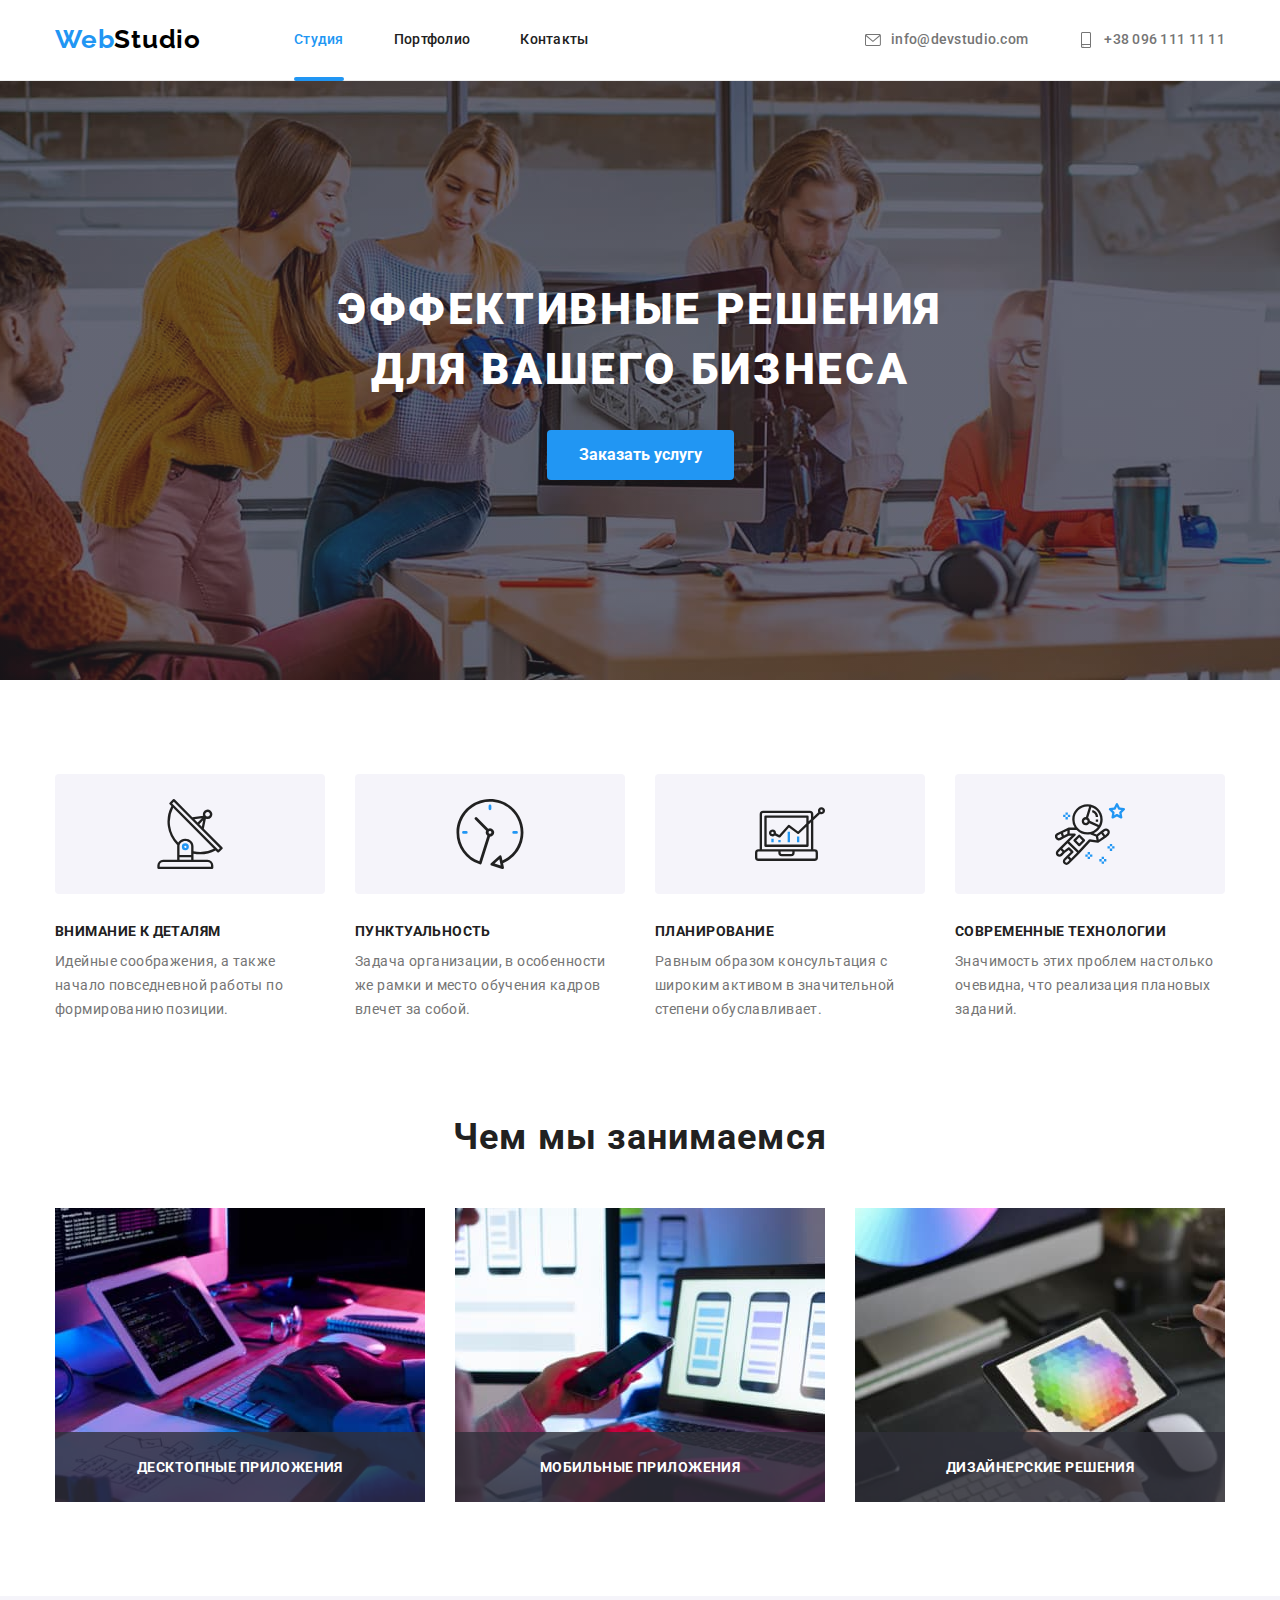
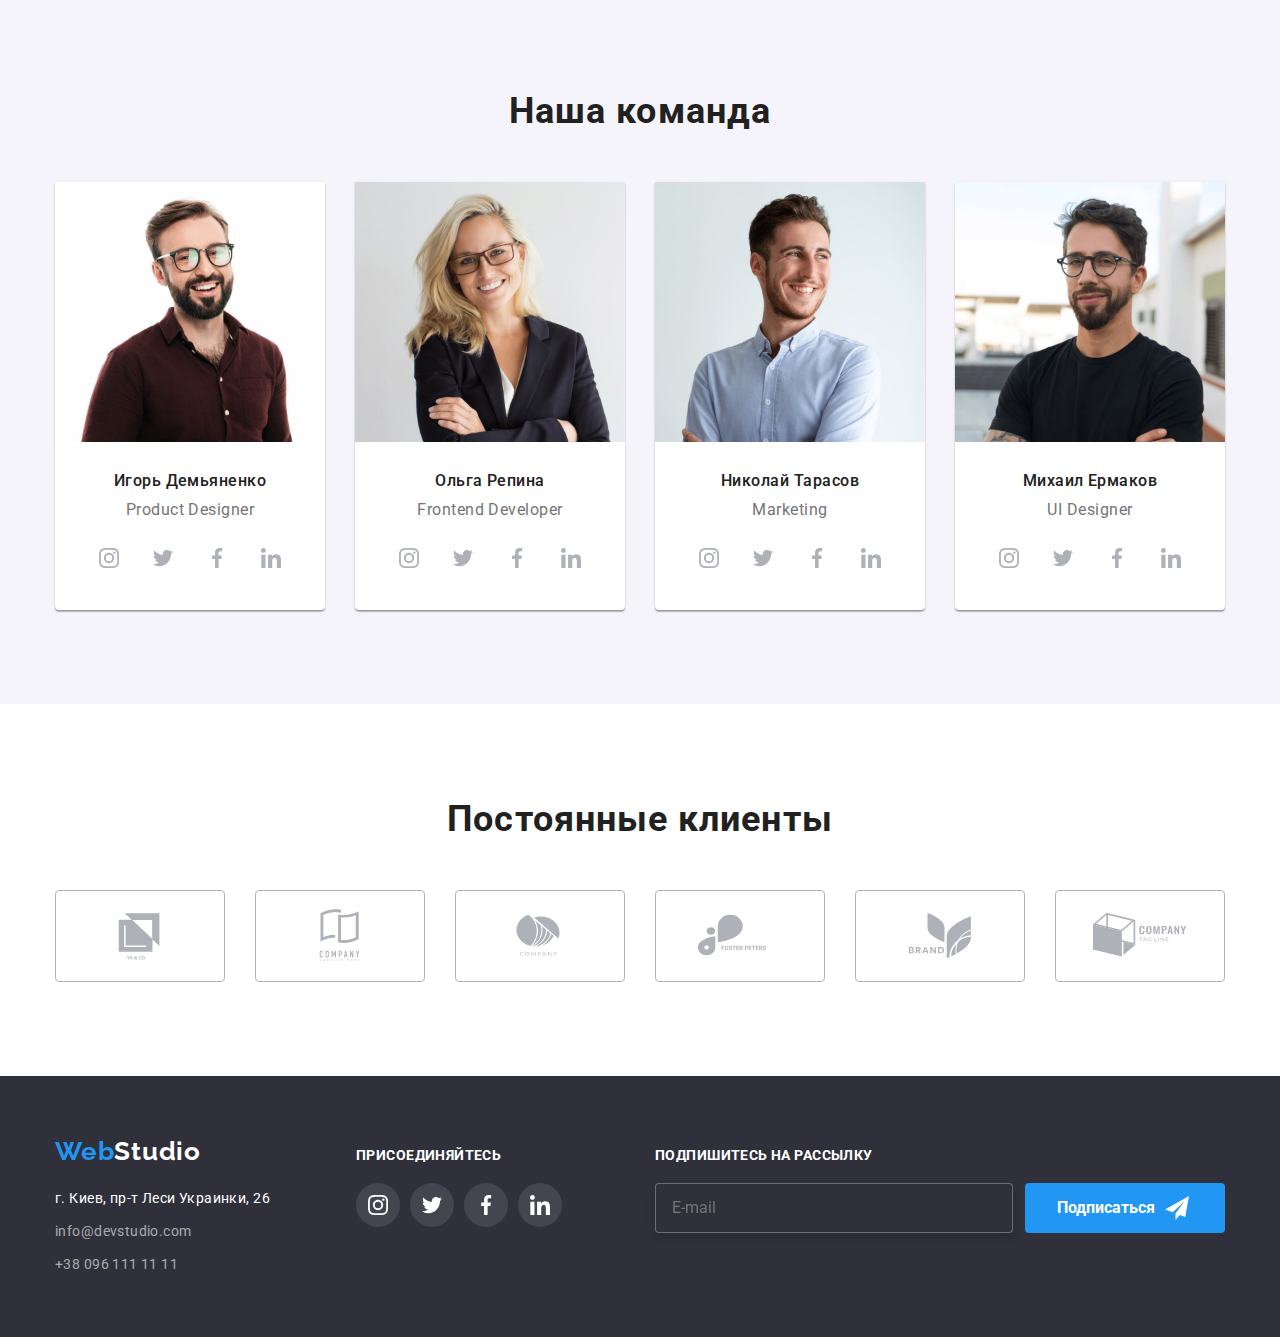
==== commit f1b995c2: "Правит селекторы" ====
--- a/index.html
+++ b/index.html
@@ -24,8 +24,8 @@
 
     <!-- Menu-->
     <header class="page-header">
-        <div class="container page-header__menu">
-            <nav class="page-header__nav-flex">
+        <div class="container page-header__container">
+            <nav class="page-header__navigation">
                 <a href="./index.html" class="logo"><span class="logo--blue">Web</span>Studio</a>
                 <ul class="site-nav ">
                     <li class="site-nav__item"><a href="./index.html" class="site-nav__link current">Студия</a></li>
@@ -34,7 +34,7 @@
                 </ul>
             </nav>
             <ul class="auth-nav">
-                <li class="auth-nav__iteam">
+                <li class="auth-nav__item">
                     <a href="mailto:info@devstudio.com" class="auth-nav__link">
                         <svg class="auth-nav__icon">
                             <use href="./img/symbol-defs1.svg#envelope">
@@ -42,7 +42,7 @@
                         </svg> info@devstudio.com
                     </a>
                 </li>
-                <li class="auth-nav__iteam">
+                <li class="auth-nav__item">
                     <a href="tel:+380961111111" class="auth-nav__link">
                         <svg class="auth-nav__icon">
                             <use href="./img/symbol-defs1.svg#smartphone">
@@ -70,7 +70,7 @@
         <!-- Advantages -->
         <section class="section">
             <div class="container">
-                <h2 class="section__visually-hidden">Преймущества</h2>
+                <h2 class="visually-hidden">Преймущества</h2>
                 <ul class=" advantages">
                     <li class="advantages__item">
                         <div class="advantages__icon"><svg class="advantages__svg"><use href="./img/symbol-defs1.svg#antenna1" ></use></svg></div>
@@ -97,26 +97,26 @@
         </section>
 
         <!-- What are we doing -->
-        <section class="section doing-section">
+        <section class="section section--no-padding-top">
             <div class="container">
                 <h2 class="section__title">Чем мы занимаемся</h2>
                 <ul class="doing">
                     <li class="doing__item">
                         <img src="./img/box1.jpg" alt="Софт для телефонов" width="370">
                         <div class="doing__thumb">
-                            <h3 class="doing__text">Десктопные приложения</h3>
+                            <h3 class="doing__titel">Десктопные приложения</h3>
                         </div>
                     </li>
                     <li class="doing__item">
                         <img src="./img/box2.jpg" alt="Планшеты" width="370">
                         <div class="doing__thumb">
-                            <h3 class="doing__text">Мобильные приложения</h3>
+                            <h3 class="doing__titel">Мобильные приложения</h3>
                         </div>
                     </li>
                     <li class="doing__item">
                         <img src="./img/box3.jpg" alt="Алгоритм" width="370">
                         <div class="doing__thumb">
-                            <h3 class="doing__text">Дизайнерские решения</h3>
+                            <h3 class="doing__titel">Дизайнерские решения</h3>
                         </div>
                     </li>
                 </ul>
@@ -124,7 +124,7 @@
         </section>
 
         <!--Team-->
-        <section class="section team-section">
+        <section class="section section--white">
             <div class="container">
                 <h2 class="section__title">Наша команда</h2>
                 <ul class="team">
@@ -133,25 +133,25 @@
                         <div class="team__desc">
                             <h3 class="team__title">Игорь Демьяненко</h3>
                             <p class="team__text">Product Designer</p>
-                            <ul class="team__social">
-                                <li class="team__icon">
-                                    <a href="" class="team__link-social">
-                                        <svg class="team__svg"><use href="./img/symbol-defs1.svg#instagram1" ></use></svg>
-                                    </a>
-                                </li>
-                                <li class="team__icon">
-                                    <a href="" class="team__link-social">
-                                        <svg class="team__svg"><use href="./img/symbol-defs1.svg#twitter1" ></use></svg>
-                                    </a>
-                                </li>
-                                <li class="team__icon">
-                                    <a href="" class="team__link-social">
-                                        <svg class="team__svg"><use href="./img/symbol-defs1.svg#facebook1" ></use></svg>
-                                    </a>
-                                </li>
-                                <li class="team__icon">
-                                    <a href="" class="team__link-social">
-                                        <svg class="team__svg"><use href="./img/symbol-defs1.svg#linkedin1" ></use></svg>
+                            <ul class="social">
+                                <li class="social__item">
+                                    <a href="" class="social__link">
+                                        <svg class="social__svg"><use href="./img/symbol-defs1.svg#instagram1" ></use></svg>
+                                    </a>
+                                </li>
+                                <li class="social__item">
+                                    <a href="" class="social__link">
+                                        <svg class="social__svg"><use href="./img/symbol-defs1.svg#twitter1" ></use></svg>
+                                    </a>
+                                </li>
+                                <li class="social__item">
+                                    <a href="" class="social__link">
+                                        <svg class="social__svg"><use href="./img/symbol-defs1.svg#facebook1" ></use></svg>
+                                    </a>
+                                </li>
+                                <li class="social__item">
+                                    <a href="" class="social__link">
+                                        <svg class="social__svg"><use href="./img/symbol-defs1.svg#linkedin1" ></use></svg>
                                     </a>
                                 </li>
                             </ul>
@@ -163,25 +163,25 @@
                         <div class="team__desc">
                             <h3 class="team__title">Ольга Репина</h3>
                             <p class="team__text">Frontend Developer</p>
-                            <ul class="team__social">
-                                <li class="team__icon">
-                                    <a href="" class="team__link-social">
-                                        <svg class="team__svg"><use href="./img/symbol-defs1.svg#instagram1" ></use></svg>
-                                    </a>
-                                </li>
-                                <li class="team__icon">
-                                    <a href="" class="team__link-social">
-                                        <svg class="team__svg"><use href="./img/symbol-defs1.svg#twitter1" ></use></svg>
-                                    </a>
-                                </li>
-                                <li class="team__icon">
-                                    <a href="" class="team__link-social">
-                                        <svg class="team__svg"><use href="./img/symbol-defs1.svg#facebook1" ></use></svg>
-                                    </a>
-                                </li>
-                                <li class="team__icon">
-                                    <a href="" class="team__link-social">
-                                        <svg class="team__svg"><use href="./img/symbol-defs1.svg#linkedin1" ></use></svg>
+                            <ul class="social">
+                                <li class="social__item">
+                                    <a href="" class="social__link">
+                                        <svg class="social__svg"><use href="./img/symbol-defs1.svg#instagram1" ></use></svg>
+                                    </a>
+                                </li>
+                                <li class="social__item">
+                                    <a href="" class="social__link">
+                                        <svg class="social__svg"><use href="./img/symbol-defs1.svg#twitter1" ></use></svg>
+                                    </a>
+                                </li>
+                                <li class="social__item">
+                                    <a href="" class="social__link">
+                                        <svg class="social__svg"><use href="./img/symbol-defs1.svg#facebook1" ></use></svg>
+                                    </a>
+                                </li>
+                                <li class="social__item">
+                                    <a href="" class="social__link">
+                                        <svg class="social__svg"><use href="./img/symbol-defs1.svg#linkedin1" ></use></svg>
                                     </a>
                                 </li>
                             </ul>
@@ -193,25 +193,25 @@
                         <div class="team__desc">
                             <h3 class="team__title">Николай Тарасов</h3>
                             <p class="team__text">Marketing</p>
-                            <ul class="team__social">
-                                <li class="team__icon">
-                                    <a href="" class="team__link-social">
-                                        <svg class="team__svg"><use href="./img/symbol-defs1.svg#instagram1" ></use></svg>
-                                    </a>
-                                </li>
-                                <li class="team__icon">
-                                    <a href="" class="team__link-social">
-                                        <svg class="team__svg"><use href="./img/symbol-defs1.svg#twitter1" ></use></svg>
-                                    </a>
-                                </li>
-                                <li class="team__icon">
-                                    <a href="" class="team__link-social">
-                                        <svg class="team__svg"><use href="./img/symbol-defs1.svg#facebook1" ></use></svg>
-                                    </a>
-                                </li>
-                                <li class="team__icon">
-                                    <a href="" class="team__link-social">
-                                        <svg class="team__svg"><use href="./img/symbol-defs1.svg#linkedin1" ></use></svg>
+                            <ul class="social">
+                                <li class="social__item">
+                                    <a href="" class="social__link">
+                                        <svg class="social__svg"><use href="./img/symbol-defs1.svg#instagram1" ></use></svg>
+                                    </a>
+                                </li>
+                                <li class="social__item">
+                                    <a href="" class="social__link">
+                                        <svg class="social__svg"><use href="./img/symbol-defs1.svg#twitter1" ></use></svg>
+                                    </a>
+                                </li>
+                                <li class="social__item">
+                                    <a href="" class="social__link">
+                                        <svg class="social__svg"><use href="./img/symbol-defs1.svg#facebook1" ></use></svg>
+                                    </a>
+                                </li>
+                                <li class="social__item">
+                                    <a href="" class="social__link">
+                                        <svg class="social__svg"><use href="./img/symbol-defs1.svg#linkedin1" ></use></svg>
                                     </a>
                                 </li>
                             </ul>
@@ -223,25 +223,25 @@
                         <div class="team__desc">
                             <h3 class="team__title">Михаил Ермаков</h3>
                             <p class="team__text">UI Designer</p>
-                            <ul class="team__social">
-                                <li class="team__icon">
-                                    <a href="" class="team__link-social">
-                                        <svg class="team__svg"><use href="./img/symbol-defs1.svg#instagram1" ></use></svg>
-                                    </a>
-                                </li>
-                                <li class="team__icon">
-                                    <a href="" class="team__link-social">
-                                        <svg class="team__svg"><use href="./img/symbol-defs1.svg#twitter1" ></use></svg>
-                                    </a>
-                                </li>
-                                <li class="team__icon">
-                                    <a href="" class="team__link-social">
-                                        <svg class="team__svg"><use href="./img/symbol-defs1.svg#facebook1" ></use></svg>
-                                    </a>
-                                </li>
-                                <li class="team__icon">
-                                    <a href="" class="team__link-social">
-                                        <svg class="team__svg"><use href="./img/symbol-defs1.svg#linkedin1" ></use></svg>
+                            <ul class="social">
+                                <li class="social__item">
+                                    <a href="" class="social__link">
+                                        <svg class="social__svg"><use href="./img/symbol-defs1.svg#instagram1" ></use></svg>
+                                    </a>
+                                </li>
+                                <li class="social__item">
+                                    <a href="" class="social__link">
+                                        <svg class="social__svg"><use href="./img/symbol-defs1.svg#twitter1" ></use></svg>
+                                    </a>
+                                </li>
+                                <li class="social__item">
+                                    <a href="" class="social__link">
+                                        <svg class="social__svg"><use href="./img/symbol-defs1.svg#facebook1" ></use></svg>
+                                    </a>
+                                </li>
+                                <li class="social__item">
+                                    <a href="" class="social__link">
+                                        <svg class="social__svg"><use href="./img/symbol-defs1.svg#linkedin1" ></use></svg>
                                     </a>
                                 </li>
                             </ul>
--- a/css/main.min.css
+++ b/css/main.min.css
@@ -0,0 +1,2 @@
+:root{--text-primary-color: #757575;--text-title-color: #212121;--text-secondary-color: #212121;--accent-color: #2196F3;--white-color: #ffffff;--bac-secondary-color: #F5F4FA;--batton-primary-color: #2196F3;--batton-secondary-color: #F5F4FA}body{background-color:var(--white-color);color:var(--text-primary-color);font-family:'Roboto', sans-serif;padding-top:80px}h1,h2,h3,p{margin:0}ul{padding:0;margin:0;list-style:none}img{display:block;width:100%;height:auto}a{text-decoration:none}.visually-hidden{position:absolute;width:1px;height:1px;margin:-1px;border:0;padding:0;white-space:nowrap;-webkit-clip-path:inset(100%);clip-path:inset(100%);clip:rect(0 0 0 0);overflow:hidden}.container{width:1200px;margin:0 auto;padding:0 15px}.section{padding:94px 0}.section__title{color:var(--text-title-color);font-weight:700;font-size:36px;line-height:1.17;text-align:center;letter-spacing:0.03em;margin-top:0;margin-bottom:50px}.section--no-padding-top{padding-top:0}.section--white{background-color:var(--bac-secondary-color)}.button{display:inline-block;padding:6px 22px;background-color:var(--batton-secondary-color);color:var(--text-secondary-color);border:0px solid transparent;border-radius:4px;cursor:pointer;font-weight:500;font-size:16px;line-height:1.62;text-decoration:none;text-align:center;-webkit-transition-property:color, background-color, -webkit-box-shadow;transition-property:color, background-color, -webkit-box-shadow;transition-property:color, background-color, box-shadow;transition-property:color, background-color, box-shadow, -webkit-box-shadow;-webkit-transition-duration:250ms;transition-duration:250ms;-webkit-transition-timing-function:cubic-bezier(0.4, 0, 0.2, 1);transition-timing-function:cubic-bezier(0.4, 0, 0.2, 1)}.button:hover,.button:focus,.button:active{background-color:var(--batton-primary-color);color:var(--white-color)}.button.primary{background-color:var(--batton-primary-color);color:var(--white-color);padding:10px 32px;font-weight:700;font-size:16px;line-height:1.88;cursor:pointer;-webkit-transition-property:background-color, color;transition-property:background-color, color;-webkit-transition-duration:250ms;transition-duration:250ms;-webkit-transition-timing-function:cubic-bezier(0.4, 0, 0.2, 1);transition-timing-function:cubic-bezier(0.4, 0, 0.2, 1)}.button.primary:hover,.button.primary:focus,.button.primary:active{background-color:var(--batton-secondary-color);color:var(--batton-primary-color)}.button.secondary:hover,.button.secondary:focus,.button.secondary:active,.button.current.secondary{-webkit-box-shadow:0px 3px 1px rgba(0,0,0,0.1),0px 1px 2px rgba(0,0,0,0.08),0px 2px 2px rgba(0,0,0,0.12);box-shadow:0px 3px 1px rgba(0,0,0,0.1),0px 1px 2px rgba(0,0,0,0.08),0px 2px 2px rgba(0,0,0,0.12)}.logo{color:#000000;font-family:'Raleway', sans-serif;font-weight:700;font-size:26px;line-height:1.2;letter-spacing:0.03em;-webkit-transition-property:color;transition-property:color;-webkit-transition-duration:250ms;transition-duration:250ms;-webkit-transition-timing-function:cubic-bezier(0.4, 0, 0.2, 1);transition-timing-function:cubic-bezier(0.4, 0, 0.2, 1)}.logo:hover,.logo:focus{color:var(--accent-color)}.logo--blue{color:var(--accent-color)}.page-header{border-bottom:1px solid #ECECEC;background:#FFFFFF;width:100%;position:fixed;top:0%;left:50%;-webkit-transform:translate(-50%, 0%);transform:translate(-50%, 0%);z-index:1;content:''}.page-header__container{display:-webkit-box;display:-ms-flexbox;display:flex;-webkit-box-align:center;-ms-flex-align:center;align-items:center;border-bottom:none}.page-header__navigation{display:-webkit-box;display:-ms-flexbox;display:flex;-webkit-box-align:center;-ms-flex-align:center;align-items:center}.site-nav{display:-webkit-box;display:-ms-flexbox;display:flex;margin-left:93px;font-weight:500;font-size:14px;line-height:1.14;letter-spacing:0.02em}.site-nav__item{position:relative}.site-nav__item:not(:last-child){margin-right:50px}.site-nav__link{display:block;padding-top:32px;padding-bottom:32px;color:var(--text-secondary-color);cursor:pointer;-webkit-transition-property:color;transition-property:color;-webkit-transition-duration:250ms;transition-duration:250ms;-webkit-transition-timing-function:cubic-bezier(0.4, 0, 0.2, 1);transition-timing-function:cubic-bezier(0.4, 0, 0.2, 1)}.site-nav__link:hover,.site-nav__link:focus{color:var(--accent-color)}.site-nav__link.current{color:var(--accent-color)}.site-nav__link.current::after{display:inline-block;position:absolute;bottom:-1px;left:0;content:'';width:100%;height:4px;background:var(--accent-color);border-radius:2px}.auth-nav{display:-webkit-box;display:-ms-flexbox;display:flex;font-weight:500;font-size:14px;line-height:1.14;letter-spacing:0.02em;margin-left:auto;-webkit-box-align:center;-ms-flex-align:center;align-items:center}.auth-nav__item:first-child{margin-right:50px}.auth-nav__link{display:-webkit-box;display:-ms-flexbox;display:flex;color:var(--text-primary-color);fill:var(--text-primary-color);-webkit-transition-property:fill, color;transition-property:fill, color;-webkit-transition-duration:250ms;transition-duration:250ms;-webkit-transition-timing-function:cubic-bezier(0.4, 0, 0.2, 1);transition-timing-function:cubic-bezier(0.4, 0, 0.2, 1)}.auth-nav__link:hover,.auth-nav__link:focus{color:var(--accent-color);fill:var(--accent-color)}.auth-nav__icon{width:16px;height:16px;padding:0;margin:0 10px 0 0;-webkit-box-align:center;-ms-flex-align:center;align-items:center}.hero{padding:200px 0;text-align:center;max-width:1600px;min-height:600px;margin-left:auto;margin-right:auto;background-color:#000000;background-image:-webkit-gradient(linear, left top, right top, from(rgba(47,48,58,0.4)), to(rgba(47,48,58,0.4))),url(../img/Img-hero.jpg);background-image:linear-gradient(to right, rgba(47,48,58,0.4), rgba(47,48,58,0.4)),url(../img/Img-hero.jpg);background-position:center;background-repeat:no-repeat;block-size:auto}.hero__title{color:var(--white-color);width:696px;font-weight:900;font-size:44px;line-height:1.36;letter-spacing:0.06em;text-transform:uppercase;margin-top:0;margin-bottom:30px;margin-left:auto;margin-right:auto}.advantages{display:-webkit-box;display:-ms-flexbox;display:flex;-webkit-box-pack:justify;-ms-flex-pack:justify;justify-content:space-between}.advantages__item{width:270px}.advantages__title{color:var(--text-title-color);font-weight:700;font-size:14px;line-height:1.14;letter-spacing:0.03em;text-transform:uppercase;margin-top:0;margin-bottom:10px}.advantages__text{color:var(--text-primary-color);font-size:14px;line-height:1.71;letter-spacing:0.03em;margin-top:0;margin-bottom:0}.advantages__icon{display:-webkit-box;display:-ms-flexbox;display:flex;-webkit-box-pack:center;-ms-flex-pack:center;justify-content:center;-webkit-box-align:center;-ms-flex-align:center;align-items:center;padding:0;margin:0 0 30px 0;height:120px;background-color:#F5F4FA;border-radius:4px}.advantages__svg{width:70px;height:70px;padding:0;margin:0}.doing{display:-webkit-box;display:-ms-flexbox;display:flex}.doing__item:not(:last-child){margin-right:30px}.doing__item{position:relative}.doing__thumb{position:absolute;width:370px;height:70px;left:0;bottom:0;background:rgba(47,48,58,0.8)}.doing__titel{display:-webkit-box;display:-ms-flexbox;display:flex;-webkit-box-align:center;-ms-flex-align:center;align-items:center;-webkit-box-pack:center;-ms-flex-pack:center;justify-content:center;width:100%;height:100%;font-weight:700;font-size:14px;line-height:16px;letter-spacing:0.03em;text-transform:uppercase;color:#FFFFFF}.team{display:-webkit-box;display:-ms-flexbox;display:flex}.team__item{-webkit-box-shadow:0px 1px 3px rgba(0,0,0,0.12),0px 1px 1px rgba(0,0,0,0.14),0px 2px 1px rgba(0,0,0,0.2);box-shadow:0px 1px 3px rgba(0,0,0,0.12),0px 1px 1px rgba(0,0,0,0.14),0px 2px 1px rgba(0,0,0,0.2);border-radius:0px 0px 4px 4px;background:#FFFFFF}.team__item:not(:last-child){margin-right:30px}.team__desc{padding:30px 0;text-align:center}.team__title{color:var(--text-secondary-color);font-weight:500;font-size:16px;line-height:1.18;letter-spacing:0.03em;margin-bottom:10px}.team__text{color:var(--text-primary-color);font-size:16px;line-height:1.18;letter-spacing:0.03em;margin-top:0;margin-bottom:0}.social{display:-webkit-box;display:-ms-flexbox;display:flex;-webkit-box-pack:center;-ms-flex-pack:center;justify-content:center;margin-top:16px}.social__item:not(:last-child){margin-right:10px}.social__link{margin:0;padding:0;width:44px;height:44px;display:-webkit-box;display:-ms-flexbox;display:flex;-webkit-box-pack:center;-ms-flex-pack:center;justify-content:center;-webkit-box-align:center;-ms-flex-align:center;align-items:center;fill:#AFB1B8;-webkit-transition-property:fill, border-radius, background;transition-property:fill, border-radius, background;-webkit-transition-duration:250ms;transition-duration:250ms;-webkit-transition-timing-function:cubic-bezier(0.4, 0, 0.2, 1);transition-timing-function:cubic-bezier(0.4, 0, 0.2, 1)}.social__link:hover,.social__link:focus,.social__link:active{border-radius:100%;background:var(--batton-primary-color);fill:#FFFFFF}.social__svg{width:20px;height:20px}.company{display:-webkit-box;display:-ms-flexbox;display:flex;-webkit-box-pack:center;-ms-flex-pack:center;justify-content:center}.company__item:not(:last-child){margin-right:30px}.company__link{margin:0;padding:0;width:170px;height:92px;display:-webkit-box;display:-ms-flexbox;display:flex;-webkit-box-pack:center;-ms-flex-pack:center;justify-content:center;-webkit-box-align:center;-ms-flex-align:center;align-items:center;fill:#AFB1B8;border:1px solid #AFB1B8;-webkit-box-sizing:border-box;box-sizing:border-box;border-radius:4px;cursor:pointer;-o-object-fit:contain;object-fit:contain;-webkit-transition-property:fill, border, border-radius, -webkit-box-sizing;transition-property:fill, border, border-radius, -webkit-box-sizing;transition-property:fill, border, box-sizing, border-radius;transition-property:fill, border, box-sizing, border-radius, -webkit-box-sizing;-webkit-transition-duration:250ms;transition-duration:250ms;-webkit-transition-timing-function:cubic-bezier(0.4, 0, 0.2, 1);transition-timing-function:cubic-bezier(0.4, 0, 0.2, 1)}.company__link:active,.company__link:focus,.company__link:hover{fill:var(--accent-color);border:1px solid var(--accent-color);-webkit-box-sizing:border-box;box-sizing:border-box;border-radius:4px}.footer{background-color:#2F303A;color:var(--white-color);padding-top:60px;padding-bottom:60px}.footer .logo:hover,.footer .logo:focus{color:var(--accent-color)}.footer__container{display:-webkit-box;display:-ms-flexbox;display:flex;-webkit-box-align:baseline;-ms-flex-align:baseline;align-items:baseline}.footer__address{-webkit-box-flex:1;-ms-flex-positive:1;flex-grow:1}.footer__address--logo-white{color:var(--white-color);-webkit-transition-property:color;transition-property:color;-webkit-transition-duration:250ms;transition-duration:250ms;-webkit-transition-timing-function:cubic-bezier(0.4, 0, 0.2, 1);transition-timing-function:cubic-bezier(0.4, 0, 0.2, 1)}.address{margin-top:20px}.address__link--grey{color:rgba(255,255,255,0.6)}.address__link--white{color:var(--white-color)}.address__desc{font-style:normal;font-size:14px;line-height:1.71;letter-spacing:0.03em}.address__item:not(:last-child){margin-bottom:9px}.join{margin-left:70px}.join__title{margin-bottom:20px;font-weight:700;font-size:14px;line-height:16px;letter-spacing:0.03em;text-transform:uppercase;color:#FFFFFF}.join__social{display:-webkit-box;display:-ms-flexbox;display:flex;-webkit-box-pack:center;-ms-flex-pack:center;justify-content:center}.join__icon:not(:last-child){margin-right:10px}.join__svg{width:20px;height:20px}.join__link{padding:0;width:44px;height:44px;display:-webkit-box;display:-ms-flexbox;display:flex;-webkit-box-pack:center;-ms-flex-pack:center;justify-content:center;-webkit-box-align:center;-ms-flex-align:center;align-items:center;fill:#FFFFFF;border-radius:50%;background:rgba(255,255,255,0.1);-webkit-transition-property:border-radius, background;transition-property:border-radius, background;-webkit-transition-duration:250ms;transition-duration:250ms;-webkit-transition-timing-function:cubic-bezier(0.4, 0, 0.2, 1);transition-timing-function:cubic-bezier(0.4, 0, 0.2, 1)}.join__link:hover,.join__link:focus,.join__link:active{border-radius:50%;background:var(--batton-primary-color)}.subscribe{margin-left:93px}.subscribe__title{margin-bottom:20px;font-weight:700;font-size:14px;line-height:16px;letter-spacing:0.03em;text-transform:uppercase;color:#FFFFFF}.subscribe__form{display:-webkit-box;display:-ms-flexbox;display:flex}.subscribe__label{margin-right:12px}.subscribe__email{padding:15px 16px;width:358px;height:50px;border:1px solid rgba(255,255,255,0.3);-webkit-box-sizing:border-box;box-sizing:border-box;-webkit-filter:drop-shadow(0px 4px 4px rgba(0,0,0,0.15));filter:drop-shadow(0px 4px 4px rgba(0,0,0,0.15));border-radius:4px;background:#2F303A}.subscribe__svg{margin-left:10px;width:24px;height:24px;fill:#FFFFFF;-webkit-transition-property:fill;transition-property:fill;-webkit-transition-duration:250ms;transition-duration:250ms;-webkit-transition-timing-function:cubic-bezier(0.4, 0, 0.2, 1);transition-timing-function:cubic-bezier(0.4, 0, 0.2, 1)}.sub{display:-webkit-box;display:-ms-flexbox;display:flex;-webkit-box-align:center;-ms-flex-align:center;align-items:center;width:200px;height:50px}.sub:hover .subscribe__svg{fill:#2196F3}.backdrop{position:fixed;top:0%;left:0%;width:100%;height:100%;background:rgba(0,0,0,0.2);z-index:2;-webkit-transition-duration:250ms;transition-duration:250ms;-webkit-transition-timing-function:cubic-bezier(0.4, 0, 0.2, 1);transition-timing-function:cubic-bezier(0.4, 0, 0.2, 1)}.backdrop.is-hidden{opacity:0;pointer-events:none}.modal{position:absolute;top:50%;left:50%;-webkit-transform:translate(-50%, -50%);transform:translate(-50%, -50%);width:528px;height:581px;background:#FFFFFF;-webkit-box-shadow:0px 1px 3px rgba(0,0,0,0.12),0px 1px 1px rgba(0,0,0,0.14),0px 2px 1px rgba(0,0,0,0.2);box-shadow:0px 1px 3px rgba(0,0,0,0.12),0px 1px 1px rgba(0,0,0,0.14),0px 2px 1px rgba(0,0,0,0.2);border-radius:4px;-webkit-box-pack:end;-ms-flex-pack:end;justify-content:flex-end}.modal__form{display:-webkit-box;display:-ms-flexbox;display:flex;-webkit-box-orient:vertical;-webkit-box-direction:normal;-ms-flex-direction:column;flex-direction:column;padding:40px}.modal__icon{position:relative;margin-bottom:12px}.modal__icon:focus-within .modal-svg{fill:#2196F3}.modal__icon:focus-within .modal-input{border-color:#2196F3}.modal__svg{position:absolute;width:18px;height:18px;left:12px;top:11px;fill:#212121;-webkit-transition-property:fill;transition-property:fill;-webkit-transition-duration:250ms;transition-duration:250ms;-webkit-transition-timing-function:cubic-bezier(0.4, 0, 0.2, 1);transition-timing-function:cubic-bezier(0.4, 0, 0.2, 1)}.modal__titel{margin-bottom:12px;font-weight:700;font-size:20px;line-height:1.15;text-align:center;letter-spacing:0.03em;color:#212121}.modal__label{margin-bottom:4px;font-style:normal;font-weight:400;font-size:12px;line-height:1.16;letter-spacing:0.01em;color:#757575}.modal__input{position:relative;padding-left:42px;width:448px;height:40px;border:1px solid rgba(33,33,33,0.2);-webkit-box-sizing:border-box;box-sizing:border-box;border-radius:4px;-webkit-transition-property:border-color;transition-property:border-color;-webkit-transition-duration:250ms;transition-duration:250ms;-webkit-transition-timing-function:cubic-bezier(0.4, 0, 0.2, 1);transition-timing-function:cubic-bezier(0.4, 0, 0.2, 1)}.modal__textarea{margin-bottom:20px;width:448px;height:120px;border:1px solid rgba(33,33,33,0.2);-webkit-box-sizing:border-box;box-sizing:border-box;border-radius:4px;resize:none}.modal-police{position:relative;display:-webkit-box;display:-ms-flexbox;display:flex;-webkit-box-align:center;-ms-flex-align:center;align-items:center;-webkit-box-pack:center;-ms-flex-pack:center;justify-content:center;margin-bottom:30px;font-weight:400;font-size:14px;line-height:1.71;letter-spacing:0.03em;color:#757575}.modal-police__checkbox{-webkit-appearance:none;-moz-appearance:none;appearance:none}.modal-police__icon{position:relative;display:-webkit-box;display:-ms-flexbox;display:flex;-webkit-box-align:center;-ms-flex-align:center;align-items:center;-webkit-box-pack:center;-ms-flex-pack:center;justify-content:center;width:16px;height:15px;margin-right:7px;border:2px solid #212121;border-radius:2px;background-size:contain;-webkit-transition-property:background-color, border-box, border-color;transition-property:background-color, border-box, border-color;-webkit-transition-duration:250ms;transition-duration:250ms;-webkit-transition-timing-function:cubic-bezier(0.4, 0, 0.2, 1);transition-timing-function:cubic-bezier(0.4, 0, 0.2, 1)}.modal-police__svg{position:absolute;width:16px;height:15px}.modal-police__checkbox:checked ~ .modal-police__icon{background-color:#2196F3;background-origin:border-box;border-color:#2196F3}.modal-police__link{color:#2196F3}.mod{display:-webkit-box;display:-ms-flexbox;display:flex;-webkit-box-pack:center;-ms-flex-pack:center;justify-content:center;-webkit-box-align:center;-ms-flex-align:center;align-items:center;margin:0 auto;width:200px;height:50px}.esc{position:absolute;top:8px;right:8px;width:30px;height:30px;display:-webkit-box;display:-ms-flexbox;display:flex;-webkit-box-pack:center;-ms-flex-pack:center;justify-content:center;-webkit-box-align:center;-ms-flex-align:center;align-items:center;background:#FFFFFF;border:1px solid rgba(0,0,0,0.1);-webkit-box-sizing:border-box;box-sizing:border-box;border-radius:50%;cursor:pointer}.esc:hover .ecs__svg{-webkit-transform:rotateZ(315deg);transform:rotateZ(315deg);fill:#2196F3}.ecs__svg{width:18px;height:18px;fill:#000000;-webkit-transition-property:fill, -webkit-transform;transition-property:fill, -webkit-transform;transition-property:transform, fill;transition-property:transform, fill, -webkit-transform;-webkit-transition-duration:250ms;transition-duration:250ms;-webkit-transition-timing-function:cubic-bezier(0.4, 0, 0.2, 1);transition-timing-function:cubic-bezier(0.4, 0, 0.2, 1)}.filter{display:-webkit-box;display:-ms-flexbox;display:flex;-webkit-box-pack:center;-ms-flex-pack:center;justify-content:center;margin-bottom:50px}.filter__iteam:not(:last-child){margin-right:8px}.filter .current{background-color:var(--accent-color);color:var(--white-color);cursor:pointer}.gallery{display:-webkit-box;display:-ms-flexbox;display:flex;-ms-flex-wrap:wrap;flex-wrap:wrap}.gallery__iteam{width:calc((100% - 60px) / 3)}.gallery__iteam:not(:nth-child(3n)){margin-right:30px}.gallery__iteam:not(:nth-last-child(-n+3)){margin-bottom:30px}.gallery__desc{border:1px solid #EEEEEE;-webkit-box-sizing:border-box;box-sizing:border-box;border-top:none;padding:20px 24px}.gallery__title{color:var(--text-title-color);font-weight:700;font-size:18px;line-height:2;letter-spacing:0.06em;margin-bottom:4px}.gallery__subtitle{color:var(--text-primary-color);font-size:16px;line-height:1.87;letter-spacing:0.03em}.gallery__link{display:block;position:relative;cursor:pointer;-webkit-transition-property:-webkit-box-shadow;transition-property:-webkit-box-shadow;transition-property:box-shadow;transition-property:box-shadow, -webkit-box-shadow;-webkit-transition-duration:250ms;transition-duration:250ms;-webkit-transition-timing-function:cubic-bezier(0.4, 0, 0.2, 1);transition-timing-function:cubic-bezier(0.4, 0, 0.2, 1)}.gallery__link:hover,.gallery__link:focus{-webkit-box-shadow:0px 1px 1px rgba(0,0,0,0.12),0px 4px 4px rgba(0,0,0,0.06),1px 4px 6px rgba(0,0,0,0.16);box-shadow:0px 1px 1px rgba(0,0,0,0.12),0px 4px 4px rgba(0,0,0,0.06),1px 4px 6px rgba(0,0,0,0.16)}.gallery__img{overflow:hidden;position:relative}.gallery__img::before{display:inline-block;position:absolute;top:0%;left:0%;content:"";width:100%;height:100%;background:rgba(33,150,243,0.9);opacity:0;overflow:hidden;-webkit-transform:translateY(100%);transform:translateY(100%);-webkit-transition-property:opacity, -webkit-transform;transition-property:opacity, -webkit-transform;transition-property:transform, opacity;transition-property:transform, opacity, -webkit-transform;-webkit-transition-duration:250ms;transition-duration:250ms;-webkit-transition-timing-function:cubic-bezier(0.4, 0, 0.2, 1);transition-timing-function:cubic-bezier(0.4, 0, 0.2, 1)}.gallery__link:hover .gallery__img::before,.gallery__link:focus .gallery__img::before{opacity:1;-webkit-transform:translateY(0%);transform:translateY(0%)}.gallery__text{position:absolute;top:0%;left:0%;width:100%;height:100%;margin:63px 24px;font-weight:400;font-size:18px;line-height:1.56;letter-spacing:0.03em;color:#ffffff;overflow:hidden;-webkit-transform:translateY(100%);transform:translateY(100%);-webkit-transition-property:-webkit-transform;transition-property:-webkit-transform;transition-property:transform;transition-property:transform, -webkit-transform;-webkit-transition-duration:250ms;transition-duration:250ms;-webkit-transition-timing-function:cubic-bezier(0.4, 0, 0.2, 1);transition-timing-function:cubic-bezier(0.4, 0, 0.2, 1)}.gallery__link:hover .gallery__text,.gallery__link:focus .gallery__text{-webkit-transform:translateY(0%);transform:translateY(0%)}
+/*# sourceMappingURL=main.min.css.map */